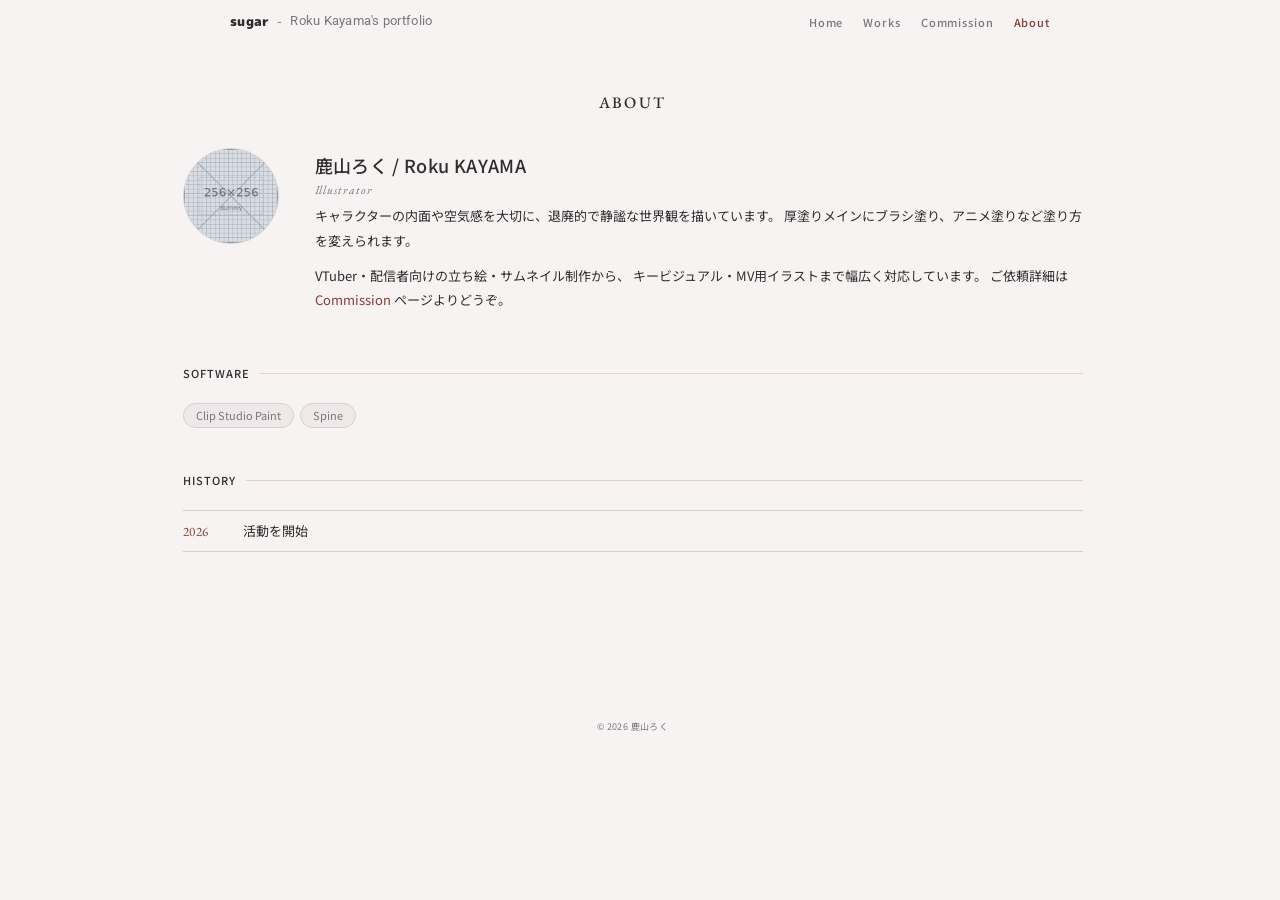
==== about.html @ 9ea9b737 "summary" ====
<!DOCTYPE html>
<html lang="ja">
<head>
  <meta charset="UTF-8">
  <meta name="viewport" content="width=device-width, initial-scale=1.0">
  <title>About — sugar</title>
  <link rel="stylesheet" href="css/style.css">
  <link rel="stylesheet" href="css/about.css">
</head>
<body class="page-about">

  <!-- ▼ HEADER ▼ -->
  <header class="site-header">
    <div class="header-inner">
      <a href="index.html" class="header-brand">
        <span class="header-name-1">sugar</span>
        <span class="header-sep"> - </span>
        <span class="header-name-2">Roku Kayama's portfolio</span>
      </a>
      <nav class="header-nav" aria-label="メインナビゲーション">
        <ul>
          <li><a href="index.html"      class="nav-link">Home</a></li>
          <li><a href="works.html"      class="nav-link">Works</a></li>
          <li><a href="commission.html" class="nav-link">Commission</a></li>
          <li><a href="about.html"      class="nav-link is-active">About</a></li>
        </ul>
        <button class="hamburger" aria-label="メニューを開く" aria-expanded="false">
          <span></span><span></span><span></span>
        </button>
      </nav>
    </div>
  </header>

  <!-- ▼ MOBILE NAV DROPDOWN ▼ -->
  <div class="mobile-nav" aria-hidden="true">
    <ul>
      <li><a href="index.html"      class="nav-link">Home</a></li>
      <li><a href="works.html"      class="nav-link">Works</a></li>
      <li><a href="commission.html" class="nav-link">Commission</a></li>
      <li><a href="about.html"      class="nav-link is-active">About</a></li>
    </ul>
    <div class="mobile-nav-sns">
      <a href="https://x.com/69kayama" class="mobile-sns-link" target="_blank" rel="noopener noreferrer" aria-label="X">
        <span class="mobile-sns-icon sns-icon--x"><svg viewBox="0 0 24 24" aria-hidden="true"><path d="M18.244 2.25h3.308l-7.227 8.26 8.502 11.24H16.17l-4.714-6.231-5.401 6.231H2.747l7.73-8.835L1.254 2.25H8.08l4.713 6.068 5.45-6.068zm-1.161 17.52h1.833L7.084 4.126H5.117z"/></svg></span>
        <span class="mobile-sns-label">X</span>
        <span class="mobile-sns-desc">趣味・制作報告</span>
      </a>
      <a href="#" class="mobile-sns-link" target="_blank" rel="noopener noreferrer" aria-label="Wick">
        <span class="mobile-sns-icon"><svg viewBox="0 0 24 24" aria-hidden="true"><path d="M12 2C10.5 5.5 8.5 8.5 8.5 11a3.5 3.5 0 0 0 7 0c0-2.5-2-5.5-3.5-9z"/><line x1="12" y1="14.5" x2="12" y2="19.5"/><line x1="9" y1="20.5" x2="15" y2="20.5"/></svg></span>
        <span class="mobile-sns-label">Wick</span>
        <span class="mobile-sns-desc">一時創作</span>
      </a>
      <a href="https://xfolio.jp/portfolio/69kayama" class="mobile-sns-link" target="_blank" rel="noopener noreferrer" aria-label="Xfolio">
        <span class="mobile-sns-icon"><svg viewBox="0 0 24 24" aria-hidden="true"><path d="M12 21 L3 13 L6 7 L9 3 L15 9"/><path d="M12 21 L21 13 L18 7 L15 3 L9 9"/></svg></span>
        <span class="mobile-sns-label">Xfolio</span>
        <span class="mobile-sns-desc">イラスト・落描き置き場</span>
      </a>
      <a href="https://skeb.jp/@69kayama" class="mobile-sns-link" target="_blank" rel="noopener noreferrer" aria-label="Skeb">
        <span class="mobile-sns-icon"><svg viewBox="0 0 24 24" aria-hidden="true"><rect x="3" y="3" width="17" height="18" rx="2"/><line x1="7" y1="9" x2="17" y2="9"/><line x1="7" y1="13" x2="17" y2="13"/><line x1="7" y1="17" x2="13" y2="17"/></svg></span>
        <span class="mobile-sns-label">Skeb</span>
        <span class="mobile-sns-desc">おまかせイラスト</span>
      </a>
      <a href="#" class="mobile-sns-link" target="_blank" rel="noopener noreferrer" aria-label="つなぐ">
        <span class="mobile-sns-icon"><svg viewBox="0 0 24 24" aria-hidden="true"><path d="M9 17H7a5 5 0 0 1 0-10h2"/><path d="M15 7h2a5 5 0 0 1 0 10h-2"/><line x1="8" y1="12" x2="16" y2="12"/></svg></span>
        <span class="mobile-sns-label">つなぐ</span>
        <span class="mobile-sns-desc">Wickポイント可・手数料0</span>
      </a>
      <a href="mailto:69kayama@gmail.com" class="mobile-sns-link" aria-label="メール">
        <span class="mobile-sns-icon"><svg viewBox="0 0 24 24" aria-hidden="true"><rect x="2" y="4" width="20" height="16" rx="2"/><path d="M2 7l10 7 10-7"/></svg></span>
        <span class="mobile-sns-label">Mail</span>
        <span class="mobile-sns-desc">内容相談・商用依頼</span>
      </a>
    </div>
  </div>

  <!-- ▼ MAIN CONTENT ▼ -->
  <main class="page-main about-main">
    <h1 class="page-title">ABOUT</h1>

    <div class="page-content">

      <!-- ▼ PROFILE ▼ -->
      <section class="about-profile">

        <!-- アバター（差し替え：assets/avatar.png を配置） -->
        <img src="assets/avatar.png" alt="プロフィール画像" class="about-avatar">

        <div class="about-bio">
          <h2 class="about-name">鹿山ろく / Roku KAYAMA</h2>
          <p class="about-role">Illustrator</p>

          <p class="about-text">
            キャラクターの内面や空気感を大切に、退廃的で静謐な世界観を描いています。
            厚塗りメインにブラシ塗り、アニメ塗りなど塗り方を変えられます。
          </p>
          <p class="about-text">
            VTuber・配信者向けの立ち絵・サムネイル制作から、
            キービジュアル・MV用イラストまで幅広く対応しています。
            ご依頼詳細は <a href="commission.html">Commission</a> ページよりどうぞ。
          </p>
        </div>

      </section>

      <!-- ▼ SOFTWARE ▼ -->
      <section class="about-section">
        <div class="section-header">
          <span class="section-label">SOFTWARE</span>
          <span class="section-line"></span>
        </div>
        <ul class="about-software">
          <li>Clip Studio Paint</li>
          <li>Spine</li>
        </ul>
      </section>

      <!-- ▼ HISTORY ▼ -->
      <section class="about-section">
        <div class="section-header">
          <span class="section-label">HISTORY</span>
          <span class="section-line"></span>
        </div>
        <ul class="about-history">
          <li>
            <span class="history-year">2026</span>
            <span class="history-text">活動を開始</span>
          </li>
        </ul>
      </section>

    </div>
  </main>

  <!-- ▼ LEFT-BOTTOM WIDGET ▼ -->
  <aside class="bottom-widget" aria-label="プロフィールウィジェット">
    <div class="widget-brand">
      <img src="assets/avatar.png" alt="" class="widget-avatar">
      <span class="widget-name">ROKU KAYAMA</span>
    </div>
    <div class="widget-sns">
      <a href="https://x.com/69kayama" class="sns-icon sns-icon--x" target="_blank" rel="noopener noreferrer" aria-label="X">
        <svg viewBox="0 0 24 24" aria-hidden="true"><path d="M18.244 2.25h3.308l-7.227 8.26 8.502 11.24H16.17l-4.714-6.231-5.401 6.231H2.747l7.73-8.835L1.254 2.25H8.08l4.713 6.068 5.45-6.068zm-1.161 17.52h1.833L7.084 4.126H5.117z"/></svg>
        <span class="tooltip">趣味・制作報告</span>
        <span class="sns-mobile-label"><span class="sns-site-name">X</span><span class="sns-site-desc">趣味・制作報告</span></span>
      </a>
      <a href="#" class="sns-icon sns-icon--wick" target="_blank" rel="noopener noreferrer" aria-label="Wick">
        <svg viewBox="0 0 24 24" aria-hidden="true"><path d="M12 2C10.5 5.5 8.5 8.5 8.5 11a3.5 3.5 0 0 0 7 0c0-2.5-2-5.5-3.5-9z"/><line x1="12" y1="14.5" x2="12" y2="19.5"/><line x1="9" y1="20.5" x2="15" y2="20.5"/></svg>
        <span class="tooltip">一時創作</span>
        <span class="sns-mobile-label"><span class="sns-site-name">Wick</span><span class="sns-site-desc">一時創作</span></span>
      </a>
      <a href="https://xfolio.jp/portfolio/69kayama" class="sns-icon sns-icon--xfolio" target="_blank" rel="noopener noreferrer" aria-label="Xfolio">
        <svg viewBox="0 0 24 24" aria-hidden="true"><path d="M12 21 L3 13 L6 7 L9 3 L15 9"/><path d="M12 21 L21 13 L18 7 L15 3 L9 9"/></svg>
        <span class="tooltip">イラスト・落描き置き場</span>
        <span class="sns-mobile-label"><span class="sns-site-name">Xfolio</span><span class="sns-site-desc">イラスト・落描き置き場</span></span>
      </a>
      <a href="https://skeb.jp/@69kayama" class="sns-icon" target="_blank" rel="noopener noreferrer" aria-label="Skeb">
        <svg viewBox="0 0 24 24" aria-hidden="true"><rect x="3" y="3" width="17" height="18" rx="2"/><line x1="7" y1="9" x2="17" y2="9"/><line x1="7" y1="13" x2="17" y2="13"/><line x1="7" y1="17" x2="13" y2="17"/></svg>
        <span class="tooltip">おまかせイラスト</span>
        <span class="sns-mobile-label"><span class="sns-site-name">Skeb</span><span class="sns-site-desc">おまかせイラスト</span></span>
      </a>
      <a href="#" class="sns-icon sns-icon--tsunagu" target="_blank" rel="noopener noreferrer" aria-label="つなぐ">
        <svg viewBox="0 0 24 24" aria-hidden="true"><path d="M9 17H7a5 5 0 0 1 0-10h2"/><path d="M15 7h2a5 5 0 0 1 0 10h-2"/><line x1="8" y1="12" x2="16" y2="12"/></svg>
        <span class="tooltip">Wickポイント可・手数料0</span>
        <span class="sns-mobile-label"><span class="sns-site-name">つなぐ</span><span class="sns-site-desc">Wickポイント可・手数料0</span></span>
      </a>
      <a href="mailto:69kayama@gmail.com" class="sns-icon sns-icon--mail" aria-label="メール">
        <svg viewBox="0 0 24 24" aria-hidden="true"><rect x="2" y="4" width="20" height="16" rx="2"/><path d="M2 7l10 7 10-7"/></svg>
        <span class="tooltip">内容相談・商用依頼</span>
        <span class="sns-mobile-label"><span class="sns-site-name">Mail</span><span class="sns-site-desc">内容相談・商用依頼</span></span>
      </a>
    </div>
  </aside>

  <!-- ▼ FOOTER ▼ -->
  <footer class="site-footer">
    <p class="footer-copy">© 2026 鹿山ろく</p>
  </footer>

  <script src="js/main.js"></script>
</body>
</html>
---- css/style.css ----
@import url('https://fonts.googleapis.com/css2?family=EB+Garamond:ital,wght@0,400;0,500;1,400&family=Roboto:wght@400;500&family=M+PLUS+Rounded+1c:wght@800;900&family=Noto+Sans+JP:wght@400;500&display=swap');

/* ============================================================
   CSS VARIABLES
   ============================================================ */

:root {
  --color-bg:        #F6F3F2;
  --color-surface:   #EEE9E8;
  --color-text:      #2E2E2E;
  --color-text-sub:  #7A7580;
  --color-accent:    #8B3A3A;
  --color-accent-lt: #C47A7A;
  --color-border:    #D8D0CE;
  --color-dark:         #1E1A1C;
  --color-dark-overlay: rgba(30, 26, 28, 0.52);   /* Works ホバーオーバーレイ */
  --color-dot:          rgba(246, 243, 242, 0.40); /* ヒーロードット（非選択） */
  --color-dot-active:   rgba(246, 243, 242, 0.90); /* ヒーロードット（選択中） */
}

/* ============================================================
   RESET & BASE
   ============================================================ */

*, *::before, *::after {
  box-sizing: border-box;
  margin: 0;
  padding: 0;
}

html {
  font-size: 16px;
  -webkit-text-size-adjust: 100%;
  scrollbar-gutter: stable;
}

body {
  font-family: 'Noto Sans JP', 'Hiragino Kaku Gothic ProN', sans-serif;
  background-color: var(--color-bg);
  color: var(--color-text);
  line-height: 1.6;
}

a {
  text-decoration: none;
  color: inherit;
}

img {
  display: block;
  max-width: 100%;
}

ul, ol {
  list-style: none;
}

button {
  background: none;
  border: none;
  cursor: pointer;
  font-family: inherit;
}

/* ============================================================
   HEADER
   ============================================================ */

.site-header {
  height: 42px;
  background: var(--color-bg);
  position: fixed;
  top: 0;
  left: 0;
  right: 0;
  z-index: 100;
}

.header-inner {
  max-width: 900px;
  margin: 0 auto;
  height: 100%;
  padding: 0 40px;
  display: flex;
  align-items: center;
  justify-content: space-between;
}

.header-brand {
  display: flex;
  align-items: center;
  gap: 8px;
  flex-shrink: 0;
}


.header-name-1 {
  font-family: 'M PLUS Rounded 1c', sans-serif;
  font-size: 13px;
  font-weight: 900;
  color: var(--color-text);
  letter-spacing: 0.02em;
}

.header-sep {
  font-size: 13px;
  color: var(--color-text-sub);
  flex-shrink: 0;
}

.header-name-2 {
  font-family: 'Roboto', sans-serif;
  font-size: 13px;
  color: var(--color-text-sub);
  letter-spacing: 0.02em;
}

.header-nav {
  display: flex;
  align-items: center;
}

.header-nav > ul {
  display: flex;
  gap: 20px;
}

.nav-link {
  font-size: 11px;
  font-weight: 500;
  color: var(--color-text-sub);
  letter-spacing: 0.08em;
  transition: color 0.15s;
}

.nav-link:hover {
  color: var(--color-text);
}

.nav-link.is-active {
  color: var(--color-accent);
}

/* ---- Hamburger ---- */

.hamburger {
  display: none;
  flex-direction: column;
  justify-content: space-between;
  width: 25px;
  height: 14px;
  padding: 0;
  margin-left: 20px;
}

.hamburger span {
  display: block;
  width: 100%;
  height: 1px;
  background-color: var(--color-text);
  transition: transform 0.2s ease, opacity 0.2s ease;
}

.hamburger.is-open span:nth-child(1) {
  transform: translateY(7.5px) rotate(45deg);
}

.hamburger.is-open span:nth-child(2) {
  opacity: 0;
}

.hamburger.is-open span:nth-child(3) {
  transform: translateY(-6.5px) rotate(-45deg);
}

/* ---- Mobile drawer ---- */

.mobile-nav {
  position: fixed;
  top: 0;
  right: 0;
  height: 100%;
  width: 72%;
  max-width: 280px;
  background: var(--color-bg);
  z-index: 111;
  padding: 80px 28px 24px;
  transform: translateX(100%);
  transition: transform 0.25s ease;
  box-shadow: -2px 0 16px rgba(0, 0, 0, 0.08);
}

.mobile-nav.is-open {
  transform: translateX(0);
}

.mobile-nav ul {
  display: flex;
  flex-direction: column;
  gap: 20px;
}

.mobile-nav .nav-link {
  font-size: 13px;
}

.mobile-nav-sns {
  display: flex;
  flex-wrap: wrap;
  gap: 6px;
  margin-top: 24px;
  padding-top: 20px;
  border-top: 0.5px solid var(--color-border);
}

.mobile-sns-link {
  display: inline-flex;
  align-items: center;
  gap: 5px;
  padding: 4px 9px 4px 6px;
  border: 0.5px solid var(--color-border);
  border-radius: 20px;
  background: var(--color-surface);
  color: var(--color-text-sub);
  font-size: 10px;
  letter-spacing: 0.05em;
  transition: border-color 0.15s, color 0.15s;
}

.mobile-sns-link:hover {
  border-color: var(--color-accent-lt);
  color: var(--color-text);
}

.mobile-sns-icon {
  width: 14px;
  height: 14px;
  display: flex;
  align-items: center;
  justify-content: center;
  flex-shrink: 0;
}

.mobile-sns-icon svg {
  width: 12px;
  height: 12px;
  fill: none;
  stroke: var(--color-accent);
  stroke-width: 1.6;
  stroke-linecap: round;
  stroke-linejoin: round;
}

.mobile-sns-icon.sns-icon--x svg {
  width: 11px;
  height: 11px;
  fill: var(--color-accent);
  stroke: none;
}

.mobile-nav-close {
  position: absolute;
  top: 16px;
  right: 16px;
  width: 32px;
  height: 32px;
  display: flex;
  align-items: center;
  justify-content: center;
  color: var(--color-text-sub);
  transition: opacity 0.15s;
}

.mobile-nav-close:hover {
  opacity: 0.6;
}

.mobile-nav-close svg {
  width: 18px;
  height: 18px;
  stroke: var(--color-text);
  stroke-width: 1.6;
  stroke-linecap: round;
  fill: none;
}

.mobile-nav-backdrop {
  position: fixed;
  inset: 0;
  background: rgba(0, 0, 0, 0.25);
  z-index: 110;
  opacity: 0;
  pointer-events: none;
  transition: opacity 0.25s ease;
}

.mobile-nav-backdrop.is-open {
  opacity: 1;
  pointer-events: auto;
}

/* ============================================================
   PAGE MAIN (fixed header offset)
   ============================================================ */

.page-main {
  margin-top: 42px;
  padding: 48px 40px 48px;
}

/* ============================================================
   PAGE CONTENT WRAPPER
   ============================================================ */

.page-content {
  max-width: 900px;
  margin: 0 auto;
}

/* ============================================================
   PAGE TITLE
   ============================================================ */

.page-title {
  font-family: 'EB Garamond', Georgia, serif;
  font-size: 16px;
  font-weight: 500;
  color: var(--color-text);
  letter-spacing: 0.14em;
  text-transform: uppercase;
  text-align: center;
  margin-bottom: 32px;
}

/* ============================================================
   PAGE DESC
   ============================================================ */

.page-desc {
  font-size: 12px;
  color: var(--color-text-sub);
  text-align: center;
  line-height: 1.7;
  margin-top: -20px;
  margin-bottom: 32px;
}

/* ============================================================
   SITE FOOTER (HOME以外)
   ============================================================ */

.site-footer {
  height: 48px;
  display: flex;
  align-items: center;
  justify-content: center;
  margin-top: 60px;
}

.footer-copy {
  font-size: 9px;
  color: var(--color-text-sub);
  letter-spacing: 0.04em;
}

/* ============================================================
   BADGE
   ============================================================ */

.badge {
  font-size: 9px;
  color: var(--color-accent);
  border: 0.5px solid var(--color-accent-lt);
  border-radius: 20px;
  padding: 2px 8px;
  background: var(--color-bg);
  white-space: nowrap;
}

/* ============================================================
   SNS ICON
   ============================================================ */

.sns-icon {
  position: relative;
  width: 20px;
  height: 20px;
  display: flex;
  align-items: center;
  justify-content: center;
  flex-shrink: 0;
  transition: opacity 0.15s;
}

.sns-icon:hover svg {
  opacity: 0.55;
}

.sns-icon svg {
  width: 16px;
  height: 16px;
  fill: none;
  stroke: var(--color-accent);
  stroke-width: 1.6;
  stroke-linecap: round;
  stroke-linejoin: round;
  pointer-events: none;
}

/* X公式ロゴはfill描画 */
.sns-icon--x svg {
  fill: var(--color-accent);
  stroke: none;
}

.sns-icon--xfolio svg {
  width: 18px;
  height: 18px;
}

.sns-icon--mail svg {
  width: 17px;
  height: 17px;
}

/* ---- Tooltip ---- */

.tooltip {
  position: absolute;
  bottom: calc(100% + 6px);
  left: 50%;
  transform: translateX(-50%);
  background: var(--color-text);
  color: var(--color-bg);
  font-size: 8px;
  padding: 3px 6px;
  border-radius: 3px;
  white-space: nowrap;
  opacity: 0;
  pointer-events: none;
  transition: opacity 0.15s;
}

.sns-icon:hover .tooltip {
  opacity: 1;
}

/* ---- SNS mobile label ---- */
.sns-mobile-label {
  display: none;
}

.sns-site-name {
  font-size: 11px;
  font-weight: 500;
  color: var(--color-text);
  letter-spacing: 0.04em;
}

.sns-site-desc {
  font-size: 10px;
  color: var(--color-text-sub);
  letter-spacing: 0.02em;
}

/* ---- Mobile nav SNS description ---- */
.mobile-sns-desc {
  font-size: 9px;
  color: var(--color-text-sub);
  letter-spacing: 0.02em;
}

/* ============================================================
   SECTION HEADER (タイトル＋横線)
   ============================================================ */

.section-header {
  display: flex;
  align-items: center;
  gap: 10px;
  margin-bottom: 10px;
}

.section-label {
  font-size: 11px;
  font-weight: 500;
  color: var(--color-text);
  letter-spacing: 0.1em;
  text-transform: uppercase;
  white-space: nowrap;
}

.section-line {
  flex: 1;
  height: 0.5px;
  background: var(--color-accent-lt);
  opacity: 0.3;
}

/* ============================================================
   BUTTONS
   ============================================================ */

.btn-primary {
  display: inline-block;
  background: var(--color-accent);
  color: var(--color-bg);
  border-radius: 7px;
  padding: 10px 20px;
  font-size: 12px;
  font-weight: 500;
  border: none;
  cursor: pointer;
  font-family: inherit;
  transition: opacity 0.15s;
}

.btn-primary:hover {
  opacity: 0.85;
  color: var(--color-bg);
}

.btn-sub {
  display: inline-block;
  background: var(--color-surface);
  border: 0.5px solid var(--color-accent-lt);
  color: var(--color-text);
  border-radius: 7px;
  padding: 8px 14px;
  font-size: 12px;
  font-family: inherit;
  transition: background 0.15s;
}

.btn-sub:hover {
  background: var(--color-border);
}

/* ============================================================
   LEFT-BOTTOM WIDGET (HOME以外)
   ============================================================ */

.bottom-widget {
  position: fixed;
  bottom: 16px;
  left: 16px;
  z-index: 90;
  opacity: 0;
  transform: translateY(8px);
  transition: opacity 0.3s ease, transform 0.3s ease;
  pointer-events: none;
}

.bottom-widget.is-visible {
  opacity: 1;
  transform: translateY(0);
  pointer-events: auto;
}

.widget-brand {
  display: flex;
  align-items: center;
  gap: 6px;
  margin-bottom: 6px;
}

.widget-avatar {
  width: 22px;
  height: 22px;
  border-radius: 50%;
  object-fit: cover;
  background-color: var(--color-surface);
  flex-shrink: 0;
}

.widget-name {
  font-size: 11px;
  font-weight: 500;
  color: var(--color-text);
}

.widget-sns {
  display: flex;
  gap: 5px;
}

/* ============================================================
   RESPONSIVE
   ============================================================ */

@media (max-width: 768px) {
  /* ---- 2-line brand header ---- */
  .site-header {
    height: auto;
    padding: 10px 0;
  }

  .header-inner {
    flex-direction: row;
    align-items: center;
    height: auto;
    padding: 0 15px;
  }

  .header-brand {
    flex-direction: column;
    align-items: flex-start;
    gap: 2px;
  }

  .header-sep {
    display: none;
  }

  .header-name-1 {
    font-size: 15px;
  }

  .header-name-2 {
    font-size: 9px;
    color: var(--color-text-sub);
    letter-spacing: 0.04em;
  }

  .header-nav > ul {
    display: none;
  }

  .hamburger {
    display: flex;
  }

/* ---- page offset for taller mobile header ---- */
  .page-main {
    margin-top: 64px;
    padding: 36px 16px 48px;
  }

  .bottom-widget {
    display: none;
  }

  /* Mobile nav SNS: vertical list */
  .mobile-nav-sns {
    flex-direction: column;
    gap: 4px;
  }

  .mobile-sns-link {
    border-radius: 6px;
  }
}
---- css/about.css ----
/* ============================================================
   ABOUT — LAYOUT
   ============================================================ */


/* ============================================================
   PROFILE
   ============================================================ */

.about-profile {
  display: flex;
  gap: 36px;
  align-items: flex-start;
  margin-bottom: 52px;
}

.about-avatar {
  width: 96px;
  height: 96px;
  border-radius: 50%;
  object-fit: cover;
  background-color: var(--color-surface);
  border: 0.5px solid var(--color-border);
  flex-shrink: 0;
}

.about-bio {
  flex: 1;
  padding-top: 6px;
}

.about-name {
  font-size: 18px;
  font-weight: 500;
  color: var(--color-text);
  letter-spacing: 0.02em;
  line-height: 1.3;
  margin-bottom: 4px;
}

.about-role {
  font-family: 'EB Garamond', Georgia, serif;
  font-style: italic;
  font-size: 12px;
  color: var(--color-text-sub);
  letter-spacing: 0.08em;
  margin-bottom: 4px;
}


.about-text {
  font-size: 13px;
  color: var(--color-text);
  line-height: 1.9;
}

.about-text a {
  color: var(--color-accent);
}

.about-text + .about-text {
  margin-top: 10px;
}

/* ============================================================
   SECTIONS (SOFTWARE / HISTORY)
   ============================================================ */

.about-section {
  margin-bottom: 40px;
}

/* ---- Software ---- */

.about-software {
  display: flex;
  flex-wrap: wrap;
  gap: 6px;
  padding: 10px 0 4px;
}

.about-software li {
  font-size: 11px;
  color: var(--color-text-sub);
  padding: 4px 12px;
  border: 0.5px solid var(--color-border);
  border-radius: 20px;
  background: var(--color-surface);
  line-height: 1.4;
}

/* ---- History ---- */

.about-history {
  display: flex;
  flex-direction: column;
  gap: 0;
  padding: 10px 0 4px;
}

.about-history li {
  display: flex;
  gap: 28px;
  align-items: baseline;
  padding: 9px 0;
  border-bottom: 0.5px solid var(--color-border);
}

.about-history li:first-child {
  border-top: 0.5px solid var(--color-border);
}

.history-year {
  font-family: 'EB Garamond', Georgia, serif;
  font-size: 13px;
  color: var(--color-accent);
  letter-spacing: 0.04em;
  min-width: 32px;
  flex-shrink: 0;
  line-height: 1;
}

.history-text {
  font-size: 13px;
  color: var(--color-text);
  line-height: 1.7;
}

/* ============================================================
   RESPONSIVE — Mobile (≤768px)
   ============================================================ */

@media (max-width: 768px) {
  .about-profile {
    flex-direction: column;
    align-items: center;
    gap: 20px;
    text-align: center;
    margin-bottom: 40px;
  }

  .about-avatar {
    width: 80px;
    height: 80px;
  }

  .about-bio {
    padding-top: 0;
  }

  .about-software {
    justify-content: center;
  }

  .about-history li {
    gap: 20px;
  }
}

/* ============================================================
   RESPONSIVE — Tablet (769px–1024px)
   ============================================================ */

@media (min-width: 769px) and (max-width: 1024px) {
  .about-main {
    padding-left: 32px;
    padding-right: 32px;
  }
}
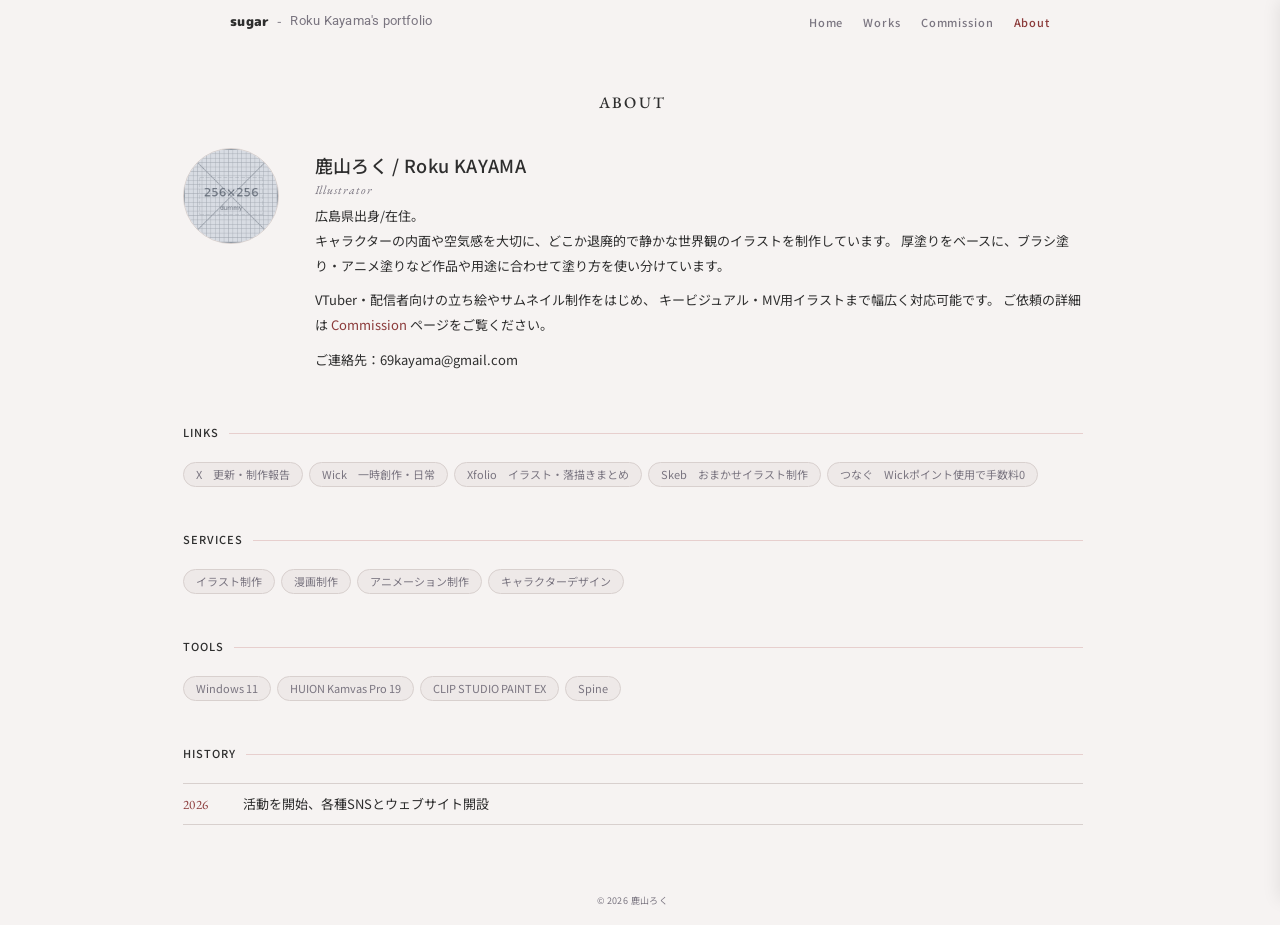
==== commit 4c91c60d: "summary" ====
--- a/about.html
+++ b/about.html
@@ -9,7 +9,9 @@
 </head>
 <body class="page-about">
 
-  <!-- ▼ HEADER ▼ -->
+  <!-- ============================================================
+       HEADER (共通：PC / Mobile)
+  ============================================================ -->
   <header class="site-header">
     <div class="header-inner">
       <a href="index.html" class="header-brand">
@@ -18,12 +20,14 @@
         <span class="header-name-2">Roku Kayama's portfolio</span>
       </a>
       <nav class="header-nav" aria-label="メインナビゲーション">
+        <!-- [PC] ナビゲーション -->
         <ul>
           <li><a href="index.html"      class="nav-link">Home</a></li>
           <li><a href="works.html"      class="nav-link">Works</a></li>
           <li><a href="commission.html" class="nav-link">Commission</a></li>
           <li><a href="about.html"      class="nav-link is-active">About</a></li>
         </ul>
+        <!-- [Mobile] ハンバーガーボタン -->
         <button class="hamburger" aria-label="メニューを開く" aria-expanded="false">
           <span></span><span></span><span></span>
         </button>
@@ -31,90 +35,113 @@
     </div>
   </header>
 
-  <!-- ▼ MOBILE NAV DROPDOWN ▼ -->
-  <div class="mobile-nav" aria-hidden="true">
-    <ul>
-      <li><a href="index.html"      class="nav-link">Home</a></li>
-      <li><a href="works.html"      class="nav-link">Works</a></li>
-      <li><a href="commission.html" class="nav-link">Commission</a></li>
-      <li><a href="about.html"      class="nav-link is-active">About</a></li>
-    </ul>
-    <div class="mobile-nav-sns">
-      <a href="https://x.com/69kayama" class="mobile-sns-link" target="_blank" rel="noopener noreferrer" aria-label="X">
-        <span class="mobile-sns-icon sns-icon--x"><svg viewBox="0 0 24 24" aria-hidden="true"><path d="M18.244 2.25h3.308l-7.227 8.26 8.502 11.24H16.17l-4.714-6.231-5.401 6.231H2.747l7.73-8.835L1.254 2.25H8.08l4.713 6.068 5.45-6.068zm-1.161 17.52h1.833L7.084 4.126H5.117z"/></svg></span>
-        <span class="mobile-sns-label">X</span>
-        <span class="mobile-sns-desc">趣味・制作報告</span>
-      </a>
-      <a href="#" class="mobile-sns-link" target="_blank" rel="noopener noreferrer" aria-label="Wick">
-        <span class="mobile-sns-icon"><svg viewBox="0 0 24 24" aria-hidden="true"><path d="M12 2C10.5 5.5 8.5 8.5 8.5 11a3.5 3.5 0 0 0 7 0c0-2.5-2-5.5-3.5-9z"/><line x1="12" y1="14.5" x2="12" y2="19.5"/><line x1="9" y1="20.5" x2="15" y2="20.5"/></svg></span>
-        <span class="mobile-sns-label">Wick</span>
-        <span class="mobile-sns-desc">一時創作</span>
-      </a>
-      <a href="https://xfolio.jp/portfolio/69kayama" class="mobile-sns-link" target="_blank" rel="noopener noreferrer" aria-label="Xfolio">
-        <span class="mobile-sns-icon"><svg viewBox="0 0 24 24" aria-hidden="true"><path d="M12 21 L3 13 L6 7 L9 3 L15 9"/><path d="M12 21 L21 13 L18 7 L15 3 L9 9"/></svg></span>
-        <span class="mobile-sns-label">Xfolio</span>
-        <span class="mobile-sns-desc">イラスト・落描き置き場</span>
-      </a>
-      <a href="https://skeb.jp/@69kayama" class="mobile-sns-link" target="_blank" rel="noopener noreferrer" aria-label="Skeb">
-        <span class="mobile-sns-icon"><svg viewBox="0 0 24 24" aria-hidden="true"><rect x="3" y="3" width="17" height="18" rx="2"/><line x1="7" y1="9" x2="17" y2="9"/><line x1="7" y1="13" x2="17" y2="13"/><line x1="7" y1="17" x2="13" y2="17"/></svg></span>
-        <span class="mobile-sns-label">Skeb</span>
-        <span class="mobile-sns-desc">おまかせイラスト</span>
-      </a>
-      <a href="#" class="mobile-sns-link" target="_blank" rel="noopener noreferrer" aria-label="つなぐ">
-        <span class="mobile-sns-icon"><svg viewBox="0 0 24 24" aria-hidden="true"><path d="M9 17H7a5 5 0 0 1 0-10h2"/><path d="M15 7h2a5 5 0 0 1 0 10h-2"/><line x1="8" y1="12" x2="16" y2="12"/></svg></span>
-        <span class="mobile-sns-label">つなぐ</span>
-        <span class="mobile-sns-desc">Wickポイント可・手数料0</span>
-      </a>
-      <a href="mailto:69kayama@gmail.com" class="mobile-sns-link" aria-label="メール">
-        <span class="mobile-sns-icon"><svg viewBox="0 0 24 24" aria-hidden="true"><rect x="2" y="4" width="20" height="16" rx="2"/><path d="M2 7l10 7 10-7"/></svg></span>
-        <span class="mobile-sns-label">Mail</span>
-        <span class="mobile-sns-desc">内容相談・商用依頼</span>
-      </a>
+  <!-- ============================================================
+       MAIN (コンテンツエリア)
+  ============================================================ -->
+  <main class="page-main about-main">
+
+    <!-- Mobile Only: Drawer Navigation -->
+    <div class="mobile-nav" aria-hidden="true">
+      <ul>
+        <li><a href="index.html"      class="nav-link">Home</a></li>
+        <li><a href="works.html"      class="nav-link">Works</a></li>
+        <li><a href="commission.html" class="nav-link">Commission</a></li>
+        <li><a href="about.html"      class="nav-link is-active">About</a></li>
+      </ul>
+      <div class="mobile-nav-sns">
+        <a href="https://x.com/69kayama" class="mobile-sns-link" target="_blank" rel="noopener noreferrer" aria-label="X">
+          <span class="mobile-sns-icon sns-icon--x"><svg viewBox="0 0 24 24" aria-hidden="true"><path d="M18.244 2.25h3.308l-7.227 8.26 8.502 11.24H16.17l-4.714-6.231-5.401 6.231H2.747l7.73-8.835L1.254 2.25H8.08l4.713 6.068 5.45-6.068zm-1.161 17.52h1.833L7.084 4.126H5.117z"/></svg></span>
+        </a>
+        <a href="https://wick-share.com/sns/share/39kHZdvz" class="mobile-sns-link" target="_blank" rel="noopener noreferrer" aria-label="Wick">
+          <span class="mobile-sns-icon"><svg viewBox="0 0 24 24" aria-hidden="true"><path d="M12 2C10.5 5.5 8.5 8.5 8.5 11a3.5 3.5 0 0 0 7 0c0-2.5-2-5.5-3.5-9z"/><line x1="12" y1="14.5" x2="12" y2="19.5"/><line x1="9" y1="20.5" x2="15" y2="20.5"/></svg></span>
+        </a>
+        <a href="https://xfolio.jp/portfolio/69kayama" class="mobile-sns-link" target="_blank" rel="noopener noreferrer" aria-label="Xfolio">
+          <span class="mobile-sns-icon"><svg viewBox="0 0 24 24" aria-hidden="true"><path d="M12 21 L3 13 L6 7 L9 3 L15 9"/><path d="M12 21 L21 13 L18 7 L15 3 L9 9"/></svg></span>
+        </a>
+        <a href="https://skeb.jp/@69kayama" class="mobile-sns-link" target="_blank" rel="noopener noreferrer" aria-label="Skeb">
+          <span class="mobile-sns-icon"><svg viewBox="0 0 24 24" aria-hidden="true"><rect x="3" y="3" width="17" height="18" rx="2"/><line x1="7" y1="9" x2="17" y2="9"/><line x1="7" y1="13" x2="17" y2="13"/><line x1="7" y1="17" x2="13" y2="17"/></svg></span>
+        </a>
+        <a href="#" class="mobile-sns-link" target="_blank" rel="noopener noreferrer" aria-label="つなぐ">
+          <span class="mobile-sns-icon"><svg viewBox="0 0 24 24" aria-hidden="true"><path d="M9 17H7a5 5 0 0 1 0-10h2"/><path d="M15 7h2a5 5 0 0 1 0 10h-2"/><line x1="8" y1="12" x2="16" y2="12"/></svg></span>
+        </a>
+        <a href="mailto:69kayama@gmail.com" class="mobile-sns-link" aria-label="メール">
+          <span class="mobile-sns-icon"><svg viewBox="0 0 24 24" aria-hidden="true"><rect x="2" y="4" width="20" height="16" rx="2"/><path d="M2 7l10 7 10-7"/></svg></span>
+        </a>
+      </div>
     </div>
-  </div>
-
-  <!-- ▼ MAIN CONTENT ▼ -->
-  <main class="page-main about-main">
+
+    <!-- [Common] ページタイトル -->
     <h1 class="page-title">ABOUT</h1>
 
+    <!-- [Common] ページコンテンツ -->
     <div class="page-content">
 
-      <!-- ▼ PROFILE ▼ -->
+      <!-- プロフィールセクション -->
       <section class="about-profile">
-
-        <!-- アバター（差し替え：assets/avatar.png を配置） -->
         <img src="assets/avatar.png" alt="プロフィール画像" class="about-avatar">
-
         <div class="about-bio">
           <h2 class="about-name">鹿山ろく / Roku KAYAMA</h2>
           <p class="about-role">Illustrator</p>
-
           <p class="about-text">
-            キャラクターの内面や空気感を大切に、退廃的で静謐な世界観を描いています。
-            厚塗りメインにブラシ塗り、アニメ塗りなど塗り方を変えられます。
+            広島県出身/在住。<br>
+            キャラクターの内面や空気感を大切に、どこか退廃的で静かな世界観のイラストを制作しています。
+            厚塗りをベースに、ブラシ塗り・アニメ塗りなど作品や用途に合わせて塗り方を使い分けています。
           </p>
           <p class="about-text">
-            VTuber・配信者向けの立ち絵・サムネイル制作から、
-            キービジュアル・MV用イラストまで幅広く対応しています。
-            ご依頼詳細は <a href="commission.html">Commission</a> ページよりどうぞ。
+            VTuber・配信者向けの立ち絵やサムネイル制作をはじめ、
+            キービジュアル・MV用イラストまで幅広く対応可能です。
+            ご依頼の詳細は <a href="commission.html">Commission</a> ページをご覧ください。
           </p>
-        </div>
-
-      </section>
-
-      <!-- ▼ SOFTWARE ▼ -->
-      <section class="about-section">
-        <div class="section-header">
-          <span class="section-label">SOFTWARE</span>
+          <p class="about-text">
+            ご連絡先：69kayama@gmail.com
+          </p>
+        </div>
+      </section>
+
+      <!-- 外部リンク -->
+      <section class="about-section">
+        <div class="section-header">
+          <span class="section-label">LINKS</span>
           <span class="section-line"></span>
         </div>
         <ul class="about-software">
-          <li>Clip Studio Paint</li>
+          <li>X　更新・制作報告</li>
+          <li>Wick　一時創作・日常</li>
+          <li>Xfolio　イラスト・落描きまとめ</li>
+          <li>Skeb　おまかせイラスト制作</li>
+          <li>つなぐ　Wickポイント使用で手数料0</li>
+        </ul>
+      </section>
+
+      <!-- できること -->
+      <section class="about-section">
+        <div class="section-header">
+          <span class="section-label">SERVICES</span>
+          <span class="section-line"></span>
+        </div>
+        <ul class="about-software">
+          <li>イラスト制作</li>
+          <li>漫画制作</li>
+          <li>アニメーション制作</li>
+          <li>キャラクターデザイン</li>
+        </ul>
+      </section>
+
+      <!-- ツール -->
+      <section class="about-section">
+        <div class="section-header">
+          <span class="section-label">TOOLS</span>
+          <span class="section-line"></span>
+        </div>
+        <ul class="about-software">
+          <li>Windows 11</li>
+          <li>HUION Kamvas Pro 19</li>
+          <li>CLIP STUDIO PAINT EX</li>
           <li>Spine</li>
         </ul>
       </section>
 
-      <!-- ▼ HISTORY ▼ -->
+      <!-- 略歴 -->
       <section class="about-section">
         <div class="section-header">
           <span class="section-label">HISTORY</span>
@@ -123,59 +150,63 @@
         <ul class="about-history">
           <li>
             <span class="history-year">2026</span>
-            <span class="history-text">活動を開始</span>
+            <span class="history-text">活動を開始、各種SNSとウェブサイト開設</span>
           </li>
         </ul>
       </section>
 
     </div>
+
+    <!-- [PC Only] プロフィールウィジェット (スクロールで表示) -->
+    <aside class="bottom-widget" aria-label="プロフィールウィジェット">
+      <div class="widget-brand">
+        <img src="assets/avatar.png" alt="" class="widget-avatar">
+        <span class="widget-name">ROKU KAYAMA</span>
+      </div>
+      <div class="widget-sns">
+        <a href="https://x.com/69kayama" class="sns-icon sns-icon--x" target="_blank" rel="noopener noreferrer" aria-label="X">
+          <svg viewBox="0 0 24 24" aria-hidden="true"><path d="M18.244 2.25h3.308l-7.227 8.26 8.502 11.24H16.17l-4.714-6.231-5.401 6.231H2.747l7.73-8.835L1.254 2.25H8.08l4.713 6.068 5.45-6.068zm-1.161 17.52h1.833L7.084 4.126H5.117z"/></svg>
+          <span class="tooltip">趣味・制作報告</span>
+          <span class="sns-mobile-label"><span class="sns-site-name">X</span><span class="sns-site-desc">趣味・制作報告</span></span>
+        </a>
+        <a href="https://wick-share.com/sns/share/39kHZdvz" class="sns-icon sns-icon--wick" target="_blank" rel="noopener noreferrer" aria-label="Wick">
+          <svg viewBox="0 0 24 24" aria-hidden="true"><path d="M12 2C10.5 5.5 8.5 8.5 8.5 11a3.5 3.5 0 0 0 7 0c0-2.5-2-5.5-3.5-9z"/><line x1="12" y1="14.5" x2="12" y2="19.5"/><line x1="9" y1="20.5" x2="15" y2="20.5"/></svg>
+          <span class="tooltip">一時創作</span>
+          <span class="sns-mobile-label"><span class="sns-site-name">Wick</span><span class="sns-site-desc">一時創作</span></span>
+        </a>
+        <a href="https://xfolio.jp/portfolio/69kayama" class="sns-icon sns-icon--xfolio" target="_blank" rel="noopener noreferrer" aria-label="Xfolio">
+          <svg viewBox="0 0 24 24" aria-hidden="true"><path d="M12 21 L3 13 L6 7 L9 3 L15 9"/><path d="M12 21 L21 13 L18 7 L15 3 L9 9"/></svg>
+          <span class="tooltip">イラスト・落描き置き場</span>
+          <span class="sns-mobile-label"><span class="sns-site-name">Xfolio</span><span class="sns-site-desc">イラスト・落描き置き場</span></span>
+        </a>
+        <a href="https://skeb.jp/@69kayama" class="sns-icon" target="_blank" rel="noopener noreferrer" aria-label="Skeb">
+          <svg viewBox="0 0 24 24" aria-hidden="true"><rect x="3" y="3" width="17" height="18" rx="2"/><line x1="7" y1="9" x2="17" y2="9"/><line x1="7" y1="13" x2="17" y2="13"/><line x1="7" y1="17" x2="13" y2="17"/></svg>
+          <span class="tooltip">おまかせイラスト</span>
+          <span class="sns-mobile-label"><span class="sns-site-name">Skeb</span><span class="sns-site-desc">おまかせイラスト</span></span>
+        </a>
+        <a href="#" class="sns-icon sns-icon--tsunagu" target="_blank" rel="noopener noreferrer" aria-label="つなぐ">
+          <svg viewBox="0 0 24 24" aria-hidden="true"><path d="M9 17H7a5 5 0 0 1 0-10h2"/><path d="M15 7h2a5 5 0 0 1 0 10h-2"/><line x1="8" y1="12" x2="16" y2="12"/></svg>
+          <span class="tooltip">Wickポイント可・手数料0</span>
+          <span class="sns-mobile-label"><span class="sns-site-name">つなぐ</span><span class="sns-site-desc">Wickポイント可・手数料0</span></span>
+        </a>
+        <a href="mailto:69kayama@gmail.com" class="sns-icon sns-icon--mail" aria-label="メール">
+          <svg viewBox="0 0 24 24" aria-hidden="true"><rect x="2" y="4" width="20" height="16" rx="2"/><path d="M2 7l10 7 10-7"/></svg>
+          <span class="tooltip">内容相談・商用依頼</span>
+          <span class="sns-mobile-label"><span class="sns-site-name">Mail</span><span class="sns-site-desc">内容相談・商用依頼</span></span>
+        </a>
+      </div>
+    </aside>
+
   </main>
 
-  <!-- ▼ LEFT-BOTTOM WIDGET ▼ -->
-  <aside class="bottom-widget" aria-label="プロフィールウィジェット">
-    <div class="widget-brand">
-      <img src="assets/avatar.png" alt="" class="widget-avatar">
-      <span class="widget-name">ROKU KAYAMA</span>
-    </div>
-    <div class="widget-sns">
-      <a href="https://x.com/69kayama" class="sns-icon sns-icon--x" target="_blank" rel="noopener noreferrer" aria-label="X">
-        <svg viewBox="0 0 24 24" aria-hidden="true"><path d="M18.244 2.25h3.308l-7.227 8.26 8.502 11.24H16.17l-4.714-6.231-5.401 6.231H2.747l7.73-8.835L1.254 2.25H8.08l4.713 6.068 5.45-6.068zm-1.161 17.52h1.833L7.084 4.126H5.117z"/></svg>
-        <span class="tooltip">趣味・制作報告</span>
-        <span class="sns-mobile-label"><span class="sns-site-name">X</span><span class="sns-site-desc">趣味・制作報告</span></span>
-      </a>
-      <a href="#" class="sns-icon sns-icon--wick" target="_blank" rel="noopener noreferrer" aria-label="Wick">
-        <svg viewBox="0 0 24 24" aria-hidden="true"><path d="M12 2C10.5 5.5 8.5 8.5 8.5 11a3.5 3.5 0 0 0 7 0c0-2.5-2-5.5-3.5-9z"/><line x1="12" y1="14.5" x2="12" y2="19.5"/><line x1="9" y1="20.5" x2="15" y2="20.5"/></svg>
-        <span class="tooltip">一時創作</span>
-        <span class="sns-mobile-label"><span class="sns-site-name">Wick</span><span class="sns-site-desc">一時創作</span></span>
-      </a>
-      <a href="https://xfolio.jp/portfolio/69kayama" class="sns-icon sns-icon--xfolio" target="_blank" rel="noopener noreferrer" aria-label="Xfolio">
-        <svg viewBox="0 0 24 24" aria-hidden="true"><path d="M12 21 L3 13 L6 7 L9 3 L15 9"/><path d="M12 21 L21 13 L18 7 L15 3 L9 9"/></svg>
-        <span class="tooltip">イラスト・落描き置き場</span>
-        <span class="sns-mobile-label"><span class="sns-site-name">Xfolio</span><span class="sns-site-desc">イラスト・落描き置き場</span></span>
-      </a>
-      <a href="https://skeb.jp/@69kayama" class="sns-icon" target="_blank" rel="noopener noreferrer" aria-label="Skeb">
-        <svg viewBox="0 0 24 24" aria-hidden="true"><rect x="3" y="3" width="17" height="18" rx="2"/><line x1="7" y1="9" x2="17" y2="9"/><line x1="7" y1="13" x2="17" y2="13"/><line x1="7" y1="17" x2="13" y2="17"/></svg>
-        <span class="tooltip">おまかせイラスト</span>
-        <span class="sns-mobile-label"><span class="sns-site-name">Skeb</span><span class="sns-site-desc">おまかせイラスト</span></span>
-      </a>
-      <a href="#" class="sns-icon sns-icon--tsunagu" target="_blank" rel="noopener noreferrer" aria-label="つなぐ">
-        <svg viewBox="0 0 24 24" aria-hidden="true"><path d="M9 17H7a5 5 0 0 1 0-10h2"/><path d="M15 7h2a5 5 0 0 1 0 10h-2"/><line x1="8" y1="12" x2="16" y2="12"/></svg>
-        <span class="tooltip">Wickポイント可・手数料0</span>
-        <span class="sns-mobile-label"><span class="sns-site-name">つなぐ</span><span class="sns-site-desc">Wickポイント可・手数料0</span></span>
-      </a>
-      <a href="mailto:69kayama@gmail.com" class="sns-icon sns-icon--mail" aria-label="メール">
-        <svg viewBox="0 0 24 24" aria-hidden="true"><rect x="2" y="4" width="20" height="16" rx="2"/><path d="M2 7l10 7 10-7"/></svg>
-        <span class="tooltip">内容相談・商用依頼</span>
-        <span class="sns-mobile-label"><span class="sns-site-name">Mail</span><span class="sns-site-desc">内容相談・商用依頼</span></span>
-      </a>
-    </div>
-  </aside>
-
-  <!-- ▼ FOOTER ▼ -->
+  <!-- ============================================================
+       FOOTER (共通)
+  ============================================================ -->
   <footer class="site-footer">
     <p class="footer-copy">© 2026 鹿山ろく</p>
   </footer>
 
+  <!-- スクリプト (共通) -->
   <script src="js/main.js"></script>
 </body>
 </html>
--- a/css/style.css
+++ b/css/style.css
@@ -233,8 +233,8 @@
 }
 
 .mobile-sns-icon {
-  width: 14px;
-  height: 14px;
+  width: 20px;
+  height: 20px;
   display: flex;
   align-items: center;
   justify-content: center;
@@ -242,8 +242,8 @@
 }
 
 .mobile-sns-icon svg {
-  width: 12px;
-  height: 12px;
+  width: 16px;
+  height: 16px;
   fill: none;
   stroke: var(--color-accent);
   stroke-width: 1.6;
@@ -252,8 +252,8 @@
 }
 
 .mobile-sns-icon.sns-icon--x svg {
-  width: 11px;
-  height: 11px;
+  width: 14px;
+  height: 14px;
   fill: var(--color-accent);
   stroke: none;
 }
@@ -354,7 +354,6 @@
   display: flex;
   align-items: center;
   justify-content: center;
-  margin-top: 60px;
 }
 
 .footer-copy {
@@ -450,19 +449,6 @@
   display: none;
 }
 
-.sns-site-name {
-  font-size: 11px;
-  font-weight: 500;
-  color: var(--color-text);
-  letter-spacing: 0.04em;
-}
-
-.sns-site-desc {
-  font-size: 10px;
-  color: var(--color-text-sub);
-  letter-spacing: 0.02em;
-}
-
 /* ---- Mobile nav SNS description ---- */
 .mobile-sns-desc {
   font-size: 9px;
@@ -537,6 +523,124 @@
 }
 
 /* ============================================================
+   LIGHTBOX (Works・Home共通)
+   ============================================================ */
+
+.lightbox {
+  position: fixed;
+  inset: 0;
+  z-index: 200;
+  display: flex;
+  align-items: center;
+  justify-content: center;
+  background: linear-gradient(to bottom, #FFFFFF 0%, var(--color-border) 100%);
+  opacity: 0;
+  pointer-events: none;
+  transition: opacity 0.25s ease;
+}
+
+.lightbox.is-open {
+  opacity: 1;
+  pointer-events: auto;
+}
+
+.lightbox-close {
+  position: absolute;
+  top: 20px;
+  right: 20px;
+  width: 40px;
+  height: 40px;
+  display: flex;
+  align-items: center;
+  justify-content: center;
+  opacity: 0.55;
+  transition: opacity 0.15s;
+}
+
+.lightbox-close:hover { opacity: 1; }
+
+.lightbox-close svg {
+  width: 22px;
+  height: 22px;
+  fill: none;
+  stroke: var(--color-text);
+  stroke-width: 1.6;
+  stroke-linecap: round;
+}
+
+.lightbox-content {
+  display: flex;
+  flex-direction: column;
+  align-items: stretch;
+  width: min(88vw, 860px);
+  padding: 64px 0 40px;
+}
+
+.lightbox-img {
+  width: 100%;
+  max-height: 78vh;
+  object-fit: contain;
+  display: block;
+}
+
+.lightbox-nav-row {
+  display: flex;
+  align-items: center;
+  gap: 8px;
+  padding: 14px 0;
+}
+
+.lightbox-prev,
+.lightbox-next {
+  flex-shrink: 0;
+  width: 36px;
+  height: 36px;
+  display: flex;
+  align-items: center;
+  justify-content: center;
+  opacity: 0.45;
+  transition: opacity 0.15s;
+}
+
+.lightbox-prev:hover,
+.lightbox-next:hover { opacity: 1; }
+
+.lightbox-prev svg,
+.lightbox-next svg {
+  width: 22px;
+  height: 22px;
+  fill: none;
+  stroke: var(--color-text);
+  stroke-width: 1.6;
+  stroke-linecap: round;
+  stroke-linejoin: round;
+}
+
+.lightbox-prev[aria-hidden="true"],
+.lightbox-next[aria-hidden="true"] { visibility: hidden; }
+
+.lightbox-caption {
+  flex: 1;
+  font-size: 11px;
+  color: var(--color-text-sub);
+  text-align: center;
+  letter-spacing: 0.04em;
+  line-height: 1.7;
+  min-height: 1em;
+}
+
+@media (max-width: 768px) {
+  .lightbox-content {
+    width: 100%;
+    padding: 52px 0 20px;
+  }
+
+  .lightbox-img {
+    max-height: 65vh;
+  }
+}
+
+/* ============================================================
    LEFT-BOTTOM WIDGET (HOME以外)
    ============================================================ */
 
@@ -589,23 +693,23 @@
    ============================================================ */
 
 @media (max-width: 768px) {
-  /* ---- 2-line brand header ---- */
+  /* ---- 2-line brand header (sugar / Roku Kayama's portfolio) ---- */
   .site-header {
-    height: auto;
-    padding: 10px 0;
+    height: 52px;
+    padding: 0;
   }
 
   .header-inner {
     flex-direction: row;
     align-items: center;
-    height: auto;
+    height: 100%;
     padding: 0 15px;
   }
 
   .header-brand {
     flex-direction: column;
     align-items: flex-start;
-    gap: 2px;
+    gap: 1px;
   }
 
   .header-sep {
@@ -613,7 +717,7 @@
   }
 
   .header-name-1 {
-    font-size: 15px;
+    font-size: 14px;
   }
 
   .header-name-2 {
@@ -630,9 +734,9 @@
     display: flex;
   }
 
-/* ---- page offset for taller mobile header ---- */
+  /* ---- page offset for mobile header ---- */
   .page-main {
-    margin-top: 64px;
+    margin-top: 52px;
     padding: 36px 16px 48px;
   }
 
@@ -640,13 +744,31 @@
     display: none;
   }
 
-  /* Mobile nav SNS: vertical list */
+  /* Mobile nav SNS: アイコンのみ横並び（枠なし・PC名刺エリアと同スタイル） */
   .mobile-nav-sns {
-    flex-direction: column;
-    gap: 4px;
+    flex-direction: row;
+    flex-wrap: wrap;
+    gap: 12px;
   }
 
   .mobile-sns-link {
-    border-radius: 6px;
-  }
-}
+    padding: 0;
+    border: none;
+    background: none;
+    border-radius: 0;
+    width: 20px;
+    height: 20px;
+    justify-content: center;
+    transition: opacity 0.15s;
+  }
+
+  .mobile-sns-link:hover {
+    border-color: transparent;
+    color: inherit;
+    opacity: 0.55;
+  }
+
+  .mobile-sns-label {
+    display: none;
+  }
+}
--- a/css/about.css
+++ b/css/about.css
@@ -68,6 +68,10 @@
 
 .about-section {
   margin-bottom: 40px;
+}
+
+.about-section:last-child {
+  margin-bottom: 0;
 }
 
 /* ---- Software ---- */
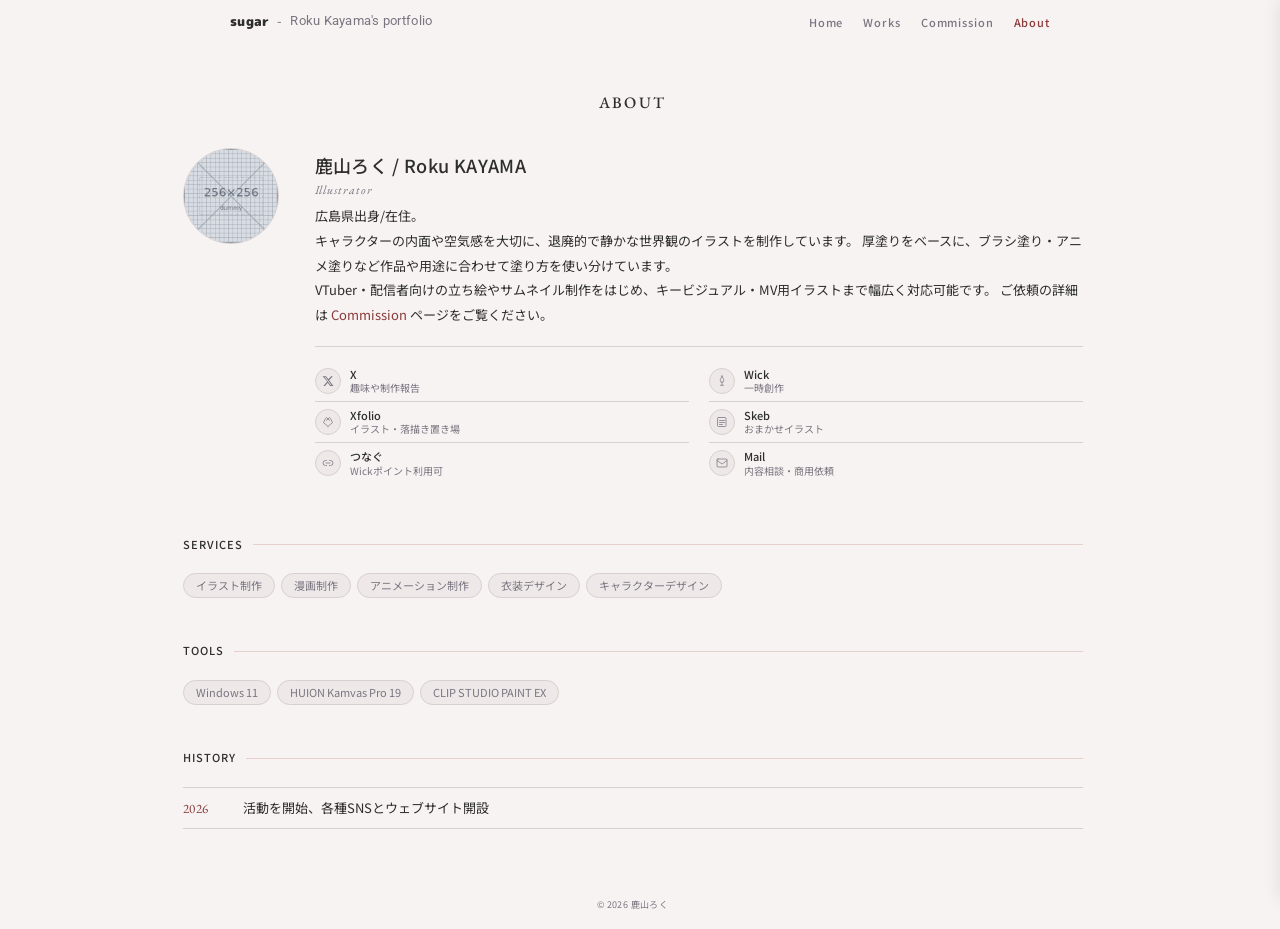
==== commit 775a4e1d: "summary" ====
--- a/about.html
+++ b/about.html
@@ -84,33 +84,76 @@
           <p class="about-role">Illustrator</p>
           <p class="about-text">
             広島県出身/在住。<br>
-            キャラクターの内面や空気感を大切に、どこか退廃的で静かな世界観のイラストを制作しています。
-            厚塗りをベースに、ブラシ塗り・アニメ塗りなど作品や用途に合わせて塗り方を使い分けています。
-          </p>
-          <p class="about-text">
-            VTuber・配信者向けの立ち絵やサムネイル制作をはじめ、
-            キービジュアル・MV用イラストまで幅広く対応可能です。
+            キャラクターの内面や空気感を大切に、退廃的で静かな世界観のイラストを制作しています。
+            厚塗りをベースに、ブラシ塗り・アニメ塗りなど作品や用途に合わせて塗り方を使い分けています。<br>
+            VTuber・配信者向けの立ち絵やサムネイル制作をはじめ、キービジュアル・MV用イラストまで幅広く対応可能です。
             ご依頼の詳細は <a href="commission.html">Commission</a> ページをご覧ください。
           </p>
-          <p class="about-text">
-            ご連絡先：69kayama@gmail.com
-          </p>
-        </div>
-      </section>
-
-      <!-- 外部リンク -->
-      <section class="about-section">
-        <div class="section-header">
-          <span class="section-label">LINKS</span>
-          <span class="section-line"></span>
-        </div>
-        <ul class="about-software">
-          <li>X　更新・制作報告</li>
-          <li>Wick　一時創作・日常</li>
-          <li>Xfolio　イラスト・落描きまとめ</li>
-          <li>Skeb　おまかせイラスト制作</li>
-          <li>つなぐ　Wickポイント使用で手数料0</li>
-        </ul>
+
+          <div class="about-links">
+            <!-- X -->
+            <a href="https://x.com/69kayama" class="about-link-item about-link-item--x" target="_blank" rel="noopener noreferrer">
+              <span class="about-link-icon">
+                <svg viewBox="0 0 24 24" aria-hidden="true"><path d="M18.244 2.25h3.308l-7.227 8.26 8.502 11.24H16.17l-4.714-6.231-5.401 6.231H2.747l7.73-8.835L1.254 2.25H8.08l4.713 6.068 5.45-6.068zm-1.161 17.52h1.833L7.084 4.126H5.117z"/></svg>
+              </span>
+              <span class="about-link-body">
+                <span class="about-link-name">X</span>
+                <span class="about-link-desc">趣味や制作報告</span>
+              </span>
+            </a>
+            <!-- Wick -->
+            <a href="https://wick-share.com/sns/share/39kHZdvz" class="about-link-item" target="_blank" rel="noopener noreferrer">
+              <span class="about-link-icon">
+                <svg viewBox="0 0 24 24" aria-hidden="true"><path d="M12 2C10.5 5.5 8.5 8.5 8.5 11a3.5 3.5 0 0 0 7 0c0-2.5-2-5.5-3.5-9z"/><line x1="12" y1="14.5" x2="12" y2="19.5"/><line x1="9" y1="20.5" x2="15" y2="20.5"/></svg>
+              </span>
+              <span class="about-link-body">
+                <span class="about-link-name">Wick</span>
+                <span class="about-link-desc">一時創作</span>
+              </span>
+            </a>
+            <!-- Xfolio -->
+            <a href="https://xfolio.jp/portfolio/69kayama" class="about-link-item" target="_blank" rel="noopener noreferrer">
+              <span class="about-link-icon">
+                <svg viewBox="0 0 24 24" aria-hidden="true"><path d="M12 21 L3 13 L6 7 L9 3 L15 9"/><path d="M12 21 L21 13 L18 7 L15 3 L9 9"/></svg>
+              </span>
+              <span class="about-link-body">
+                <span class="about-link-name">Xfolio</span>
+                <span class="about-link-desc">イラスト・落描き置き場</span>
+              </span>
+            </a>
+            <!-- Skeb -->
+            <a href="https://skeb.jp/@69kayama" class="about-link-item" target="_blank" rel="noopener noreferrer">
+              <span class="about-link-icon">
+                <svg viewBox="0 0 24 24" aria-hidden="true"><rect x="3" y="3" width="17" height="18" rx="2"/><line x1="7" y1="9" x2="17" y2="9"/><line x1="7" y1="13" x2="17" y2="13"/><line x1="7" y1="17" x2="13" y2="17"/></svg>
+              </span>
+              <span class="about-link-body">
+                <span class="about-link-name">Skeb</span>
+                <span class="about-link-desc">おまかせイラスト</span>
+              </span>
+            </a>
+            <!-- つなぐ -->
+            <a href="#" class="about-link-item" target="_blank" rel="noopener noreferrer">
+              <span class="about-link-icon">
+                <svg viewBox="0 0 24 24" aria-hidden="true"><path d="M9 17H7a5 5 0 0 1 0-10h2"/><path d="M15 7h2a5 5 0 0 1 0 10h-2"/><line x1="8" y1="12" x2="16" y2="12"/></svg>
+              </span>
+              <span class="about-link-body">
+                <span class="about-link-name">つなぐ</span>
+                <span class="about-link-desc">Wickポイント利用可</span>
+              </span>
+            </a>
+            <!-- Mail -->
+            <a href="mailto:69kayama@gmail.com" class="about-link-item">
+              <span class="about-link-icon">
+                <svg viewBox="0 0 24 24" aria-hidden="true"><rect x="2" y="4" width="20" height="16" rx="2"/><path d="M2 7l10 7 10-7"/></svg>
+              </span>
+              <span class="about-link-body">
+                <span class="about-link-name">Mail</span>
+                <span class="about-link-desc">内容相談・商用依頼</span>
+              </span>
+            </a>
+          </div>
+
+        </div>
       </section>
 
       <!-- できること -->
@@ -123,6 +166,7 @@
           <li>イラスト制作</li>
           <li>漫画制作</li>
           <li>アニメーション制作</li>
+          <li>衣装デザイン</li>
           <li>キャラクターデザイン</li>
         </ul>
       </section>
@@ -137,7 +181,7 @@
           <li>Windows 11</li>
           <li>HUION Kamvas Pro 19</li>
           <li>CLIP STUDIO PAINT EX</li>
-          <li>Spine</li>
+          <!-- <li>Spine</li> いったん非表示 -->
         </ul>
       </section>
 
@@ -166,33 +210,27 @@
       <div class="widget-sns">
         <a href="https://x.com/69kayama" class="sns-icon sns-icon--x" target="_blank" rel="noopener noreferrer" aria-label="X">
           <svg viewBox="0 0 24 24" aria-hidden="true"><path d="M18.244 2.25h3.308l-7.227 8.26 8.502 11.24H16.17l-4.714-6.231-5.401 6.231H2.747l7.73-8.835L1.254 2.25H8.08l4.713 6.068 5.45-6.068zm-1.161 17.52h1.833L7.084 4.126H5.117z"/></svg>
-          <span class="tooltip">趣味・制作報告</span>
-          <span class="sns-mobile-label"><span class="sns-site-name">X</span><span class="sns-site-desc">趣味・制作報告</span></span>
+          <span class="tooltip">X</span>
         </a>
         <a href="https://wick-share.com/sns/share/39kHZdvz" class="sns-icon sns-icon--wick" target="_blank" rel="noopener noreferrer" aria-label="Wick">
           <svg viewBox="0 0 24 24" aria-hidden="true"><path d="M12 2C10.5 5.5 8.5 8.5 8.5 11a3.5 3.5 0 0 0 7 0c0-2.5-2-5.5-3.5-9z"/><line x1="12" y1="14.5" x2="12" y2="19.5"/><line x1="9" y1="20.5" x2="15" y2="20.5"/></svg>
-          <span class="tooltip">一時創作</span>
-          <span class="sns-mobile-label"><span class="sns-site-name">Wick</span><span class="sns-site-desc">一時創作</span></span>
+          <span class="tooltip">Wick</span>
         </a>
         <a href="https://xfolio.jp/portfolio/69kayama" class="sns-icon sns-icon--xfolio" target="_blank" rel="noopener noreferrer" aria-label="Xfolio">
           <svg viewBox="0 0 24 24" aria-hidden="true"><path d="M12 21 L3 13 L6 7 L9 3 L15 9"/><path d="M12 21 L21 13 L18 7 L15 3 L9 9"/></svg>
-          <span class="tooltip">イラスト・落描き置き場</span>
-          <span class="sns-mobile-label"><span class="sns-site-name">Xfolio</span><span class="sns-site-desc">イラスト・落描き置き場</span></span>
+          <span class="tooltip">Xfolio</span>
         </a>
         <a href="https://skeb.jp/@69kayama" class="sns-icon" target="_blank" rel="noopener noreferrer" aria-label="Skeb">
           <svg viewBox="0 0 24 24" aria-hidden="true"><rect x="3" y="3" width="17" height="18" rx="2"/><line x1="7" y1="9" x2="17" y2="9"/><line x1="7" y1="13" x2="17" y2="13"/><line x1="7" y1="17" x2="13" y2="17"/></svg>
-          <span class="tooltip">おまかせイラスト</span>
-          <span class="sns-mobile-label"><span class="sns-site-name">Skeb</span><span class="sns-site-desc">おまかせイラスト</span></span>
+          <span class="tooltip">Skeb</span>
         </a>
         <a href="#" class="sns-icon sns-icon--tsunagu" target="_blank" rel="noopener noreferrer" aria-label="つなぐ">
           <svg viewBox="0 0 24 24" aria-hidden="true"><path d="M9 17H7a5 5 0 0 1 0-10h2"/><path d="M15 7h2a5 5 0 0 1 0 10h-2"/><line x1="8" y1="12" x2="16" y2="12"/></svg>
-          <span class="tooltip">Wickポイント可・手数料0</span>
-          <span class="sns-mobile-label"><span class="sns-site-name">つなぐ</span><span class="sns-site-desc">Wickポイント可・手数料0</span></span>
+          <span class="tooltip">つなぐ</span>
         </a>
         <a href="mailto:69kayama@gmail.com" class="sns-icon sns-icon--mail" aria-label="メール">
           <svg viewBox="0 0 24 24" aria-hidden="true"><rect x="2" y="4" width="20" height="16" rx="2"/><path d="M2 7l10 7 10-7"/></svg>
-          <span class="tooltip">内容相談・商用依頼</span>
-          <span class="sns-mobile-label"><span class="sns-site-name">Mail</span><span class="sns-site-desc">内容相談・商用依頼</span></span>
+          <span class="tooltip">メール</span>
         </a>
       </div>
     </aside>
--- a/css/style.css
+++ b/css/style.css
@@ -449,12 +449,6 @@
   display: none;
 }
 
-/* ---- Mobile nav SNS description ---- */
-.mobile-sns-desc {
-  font-size: 9px;
-  color: var(--color-text-sub);
-  letter-spacing: 0.02em;
-}
 
 /* ============================================================
    SECTION HEADER (タイトル＋横線)
--- a/css/about.css
+++ b/css/about.css
@@ -62,6 +62,74 @@
   margin-top: 10px;
 }
 
+/* ---- Links ---- */
+
+.about-links {
+  display: grid;
+  grid-template-columns: repeat(2, 1fr);
+  gap: 0 20px;
+  margin-top: 18px;
+  padding-top: 14px;
+  border-top: 0.5px solid var(--color-border);
+}
+
+.about-link-item {
+  display: flex;
+  align-items: center;
+  gap: 9px;
+  padding: 6px 0;
+  text-decoration: none;
+  color: inherit;
+  border-bottom: 0.5px solid var(--color-border);
+  text-align: left;
+}
+
+.about-link-item:nth-last-child(-n+2) {
+  border-bottom: none;
+}
+
+.about-link-icon {
+  width: 26px;
+  height: 26px;
+  background: var(--color-surface);
+  border: 0.5px solid var(--color-border);
+  border-radius: 50%;
+  display: flex;
+  align-items: center;
+  justify-content: center;
+  flex-shrink: 0;
+}
+
+.about-link-icon svg {
+  width: 12px;
+  height: 12px;
+  stroke: var(--color-text-sub);
+  fill: none;
+  stroke-width: 1.5;
+  stroke-linecap: round;
+  stroke-linejoin: round;
+}
+
+.about-link-item--x .about-link-icon svg {
+  fill: var(--color-text-sub);
+  stroke: none;
+}
+
+.about-link-name {
+  display: block;
+  font-size: 11px;
+  font-weight: 500;
+  color: var(--color-text);
+  line-height: 1.3;
+}
+
+.about-link-desc {
+  display: block;
+  font-size: 10px;
+  color: var(--color-text-sub);
+  line-height: 1.4;
+}
+
 /* ============================================================
    SECTIONS (SOFTWARE / HISTORY)
    ============================================================ */
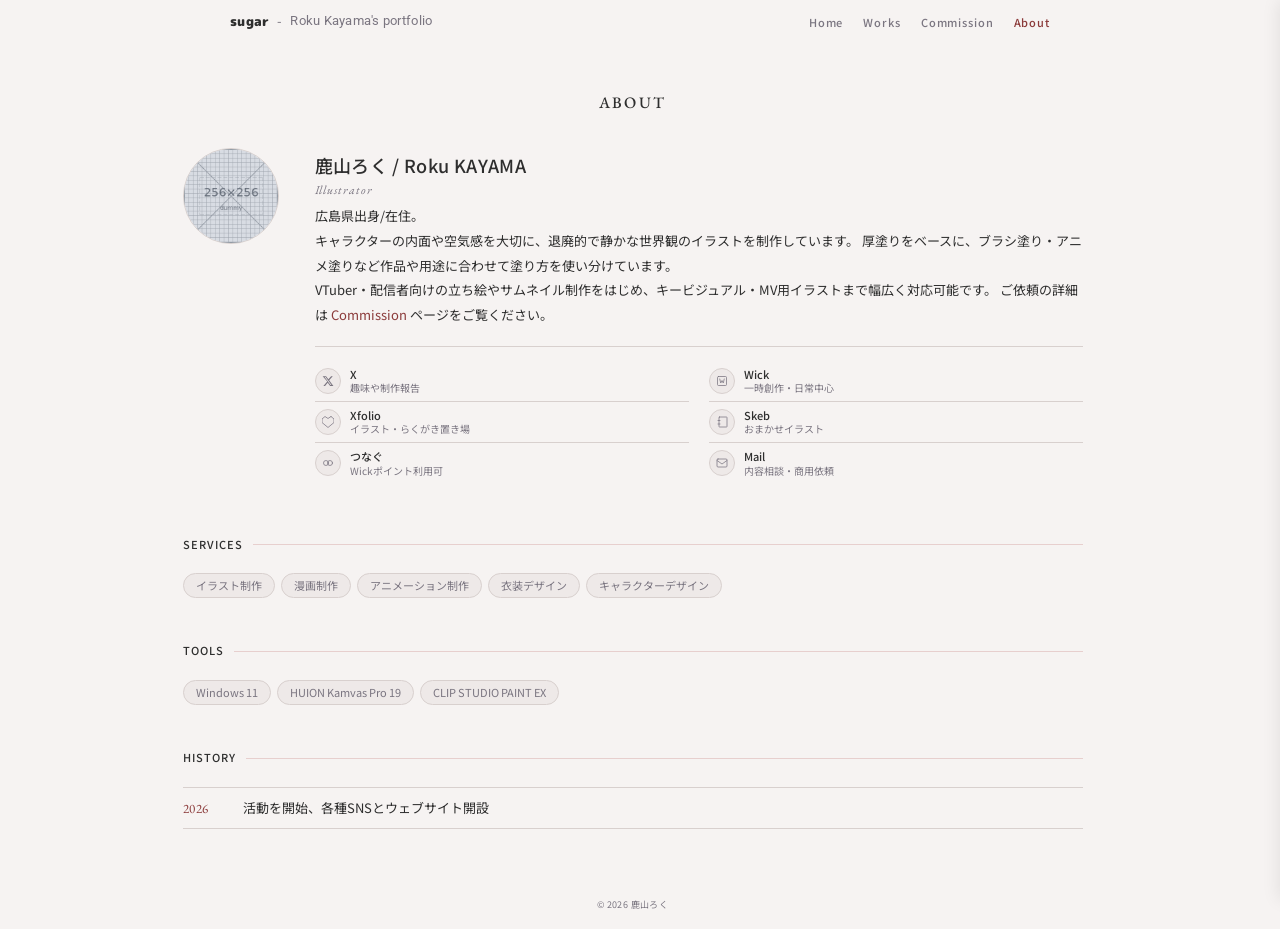
==== commit 964545a1: "summary" ====
--- a/about.html
+++ b/about.html
@@ -53,16 +53,16 @@
           <span class="mobile-sns-icon sns-icon--x"><svg viewBox="0 0 24 24" aria-hidden="true"><path d="M18.244 2.25h3.308l-7.227 8.26 8.502 11.24H16.17l-4.714-6.231-5.401 6.231H2.747l7.73-8.835L1.254 2.25H8.08l4.713 6.068 5.45-6.068zm-1.161 17.52h1.833L7.084 4.126H5.117z"/></svg></span>
         </a>
         <a href="https://wick-share.com/sns/share/39kHZdvz" class="mobile-sns-link" target="_blank" rel="noopener noreferrer" aria-label="Wick">
-          <span class="mobile-sns-icon"><svg viewBox="0 0 24 24" aria-hidden="true"><path d="M12 2C10.5 5.5 8.5 8.5 8.5 11a3.5 3.5 0 0 0 7 0c0-2.5-2-5.5-3.5-9z"/><line x1="12" y1="14.5" x2="12" y2="19.5"/><line x1="9" y1="20.5" x2="15" y2="20.5"/></svg></span>
+          <span class="mobile-sns-icon"><svg viewBox="0 0 24 24" aria-hidden="true"><rect x="3" y="3" width="18" height="18" rx="2"/><polyline points="7.5,8 9.5,16 12,11 14.5,16 16.5,8"/></svg></span>
         </a>
         <a href="https://xfolio.jp/portfolio/69kayama" class="mobile-sns-link" target="_blank" rel="noopener noreferrer" aria-label="Xfolio">
-          <span class="mobile-sns-icon"><svg viewBox="0 0 24 24" aria-hidden="true"><path d="M12 21 L3 13 L6 7 L9 3 L15 9"/><path d="M12 21 L21 13 L18 7 L15 3 L9 9"/></svg></span>
+          <span class="mobile-sns-icon"><svg viewBox="0 0 24 24" aria-hidden="true"><path d="M18 1l-6 4-6-4-6 5v7l12 10 12-10v-7l-6-5z"/></svg></span>
         </a>
         <a href="https://skeb.jp/@69kayama" class="mobile-sns-link" target="_blank" rel="noopener noreferrer" aria-label="Skeb">
-          <span class="mobile-sns-icon"><svg viewBox="0 0 24 24" aria-hidden="true"><rect x="3" y="3" width="17" height="18" rx="2"/><line x1="7" y1="9" x2="17" y2="9"/><line x1="7" y1="13" x2="17" y2="13"/><line x1="7" y1="17" x2="13" y2="17"/></svg></span>
+          <span class="mobile-sns-icon"><svg viewBox="0 0 24 24" aria-hidden="true"><rect x="6" y="2" width="16" height="20" rx="1"/><line x1="4" y1="9" x2="8" y2="9"/><line x1="4" y1="16" x2="8" y2="16"/></svg></span>
         </a>
         <a href="#" class="mobile-sns-link" target="_blank" rel="noopener noreferrer" aria-label="つなぐ">
-          <span class="mobile-sns-icon"><svg viewBox="0 0 24 24" aria-hidden="true"><path d="M9 17H7a5 5 0 0 1 0-10h2"/><path d="M15 7h2a5 5 0 0 1 0 10h-2"/><line x1="8" y1="12" x2="16" y2="12"/></svg></span>
+          <span class="mobile-sns-icon"><svg viewBox="0 0 24 24" aria-hidden="true"><circle cx="8" cy="12" r="5"/><circle cx="16" cy="12" r="5"/></svg></span>
         </a>
         <a href="mailto:69kayama@gmail.com" class="mobile-sns-link" aria-label="メール">
           <span class="mobile-sns-icon"><svg viewBox="0 0 24 24" aria-hidden="true"><rect x="2" y="4" width="20" height="16" rx="2"/><path d="M2 7l10 7 10-7"/></svg></span>
@@ -104,27 +104,27 @@
             <!-- Wick -->
             <a href="https://wick-share.com/sns/share/39kHZdvz" class="about-link-item" target="_blank" rel="noopener noreferrer">
               <span class="about-link-icon">
-                <svg viewBox="0 0 24 24" aria-hidden="true"><path d="M12 2C10.5 5.5 8.5 8.5 8.5 11a3.5 3.5 0 0 0 7 0c0-2.5-2-5.5-3.5-9z"/><line x1="12" y1="14.5" x2="12" y2="19.5"/><line x1="9" y1="20.5" x2="15" y2="20.5"/></svg>
+                <svg viewBox="0 0 24 24" aria-hidden="true"><rect x="3" y="3" width="18" height="18" rx="2"/><polyline points="7.5,8 9.5,16 12,11 14.5,16 16.5,8"/></svg>
               </span>
               <span class="about-link-body">
                 <span class="about-link-name">Wick</span>
-                <span class="about-link-desc">一時創作</span>
+                <span class="about-link-desc">一時創作・日常中心</span>
               </span>
             </a>
             <!-- Xfolio -->
             <a href="https://xfolio.jp/portfolio/69kayama" class="about-link-item" target="_blank" rel="noopener noreferrer">
               <span class="about-link-icon">
-                <svg viewBox="0 0 24 24" aria-hidden="true"><path d="M12 21 L3 13 L6 7 L9 3 L15 9"/><path d="M12 21 L21 13 L18 7 L15 3 L9 9"/></svg>
+                <svg viewBox="0 0 24 24" aria-hidden="true"><path d="M18 1l-6 4-6-4-6 5v7l12 10 12-10v-7l-6-5z"/></svg>
               </span>
               <span class="about-link-body">
                 <span class="about-link-name">Xfolio</span>
-                <span class="about-link-desc">イラスト・落描き置き場</span>
+                <span class="about-link-desc">イラスト・らくがき置き場</span>
               </span>
             </a>
             <!-- Skeb -->
             <a href="https://skeb.jp/@69kayama" class="about-link-item" target="_blank" rel="noopener noreferrer">
               <span class="about-link-icon">
-                <svg viewBox="0 0 24 24" aria-hidden="true"><rect x="3" y="3" width="17" height="18" rx="2"/><line x1="7" y1="9" x2="17" y2="9"/><line x1="7" y1="13" x2="17" y2="13"/><line x1="7" y1="17" x2="13" y2="17"/></svg>
+                <svg viewBox="0 0 24 24" aria-hidden="true"><rect x="6" y="2" width="16" height="20" rx="1"/><line x1="4" y1="9" x2="8" y2="9"/><line x1="4" y1="16" x2="8" y2="16"/></svg>
               </span>
               <span class="about-link-body">
                 <span class="about-link-name">Skeb</span>
@@ -134,7 +134,7 @@
             <!-- つなぐ -->
             <a href="#" class="about-link-item" target="_blank" rel="noopener noreferrer">
               <span class="about-link-icon">
-                <svg viewBox="0 0 24 24" aria-hidden="true"><path d="M9 17H7a5 5 0 0 1 0-10h2"/><path d="M15 7h2a5 5 0 0 1 0 10h-2"/><line x1="8" y1="12" x2="16" y2="12"/></svg>
+                <svg viewBox="0 0 24 24" aria-hidden="true"><circle cx="8" cy="12" r="5"/><circle cx="16" cy="12" r="5"/></svg>
               </span>
               <span class="about-link-body">
                 <span class="about-link-name">つなぐ</span>
@@ -213,19 +213,19 @@
           <span class="tooltip">X</span>
         </a>
         <a href="https://wick-share.com/sns/share/39kHZdvz" class="sns-icon sns-icon--wick" target="_blank" rel="noopener noreferrer" aria-label="Wick">
-          <svg viewBox="0 0 24 24" aria-hidden="true"><path d="M12 2C10.5 5.5 8.5 8.5 8.5 11a3.5 3.5 0 0 0 7 0c0-2.5-2-5.5-3.5-9z"/><line x1="12" y1="14.5" x2="12" y2="19.5"/><line x1="9" y1="20.5" x2="15" y2="20.5"/></svg>
+          <svg viewBox="0 0 24 24" aria-hidden="true"><rect x="3" y="3" width="18" height="18" rx="2"/><polyline points="7.5,8 9.5,16 12,11 14.5,16 16.5,8"/></svg>
           <span class="tooltip">Wick</span>
         </a>
         <a href="https://xfolio.jp/portfolio/69kayama" class="sns-icon sns-icon--xfolio" target="_blank" rel="noopener noreferrer" aria-label="Xfolio">
-          <svg viewBox="0 0 24 24" aria-hidden="true"><path d="M12 21 L3 13 L6 7 L9 3 L15 9"/><path d="M12 21 L21 13 L18 7 L15 3 L9 9"/></svg>
+          <svg viewBox="0 0 24 24" aria-hidden="true"><path d="M18 1l-6 4-6-4-6 5v7l12 10 12-10v-7l-6-5z"/></svg>
           <span class="tooltip">Xfolio</span>
         </a>
         <a href="https://skeb.jp/@69kayama" class="sns-icon" target="_blank" rel="noopener noreferrer" aria-label="Skeb">
-          <svg viewBox="0 0 24 24" aria-hidden="true"><rect x="3" y="3" width="17" height="18" rx="2"/><line x1="7" y1="9" x2="17" y2="9"/><line x1="7" y1="13" x2="17" y2="13"/><line x1="7" y1="17" x2="13" y2="17"/></svg>
+          <svg viewBox="0 0 24 24" aria-hidden="true"><rect x="6" y="2" width="16" height="20" rx="1"/><line x1="4" y1="9" x2="8" y2="9"/><line x1="4" y1="16" x2="8" y2="16"/></svg>
           <span class="tooltip">Skeb</span>
         </a>
         <a href="#" class="sns-icon sns-icon--tsunagu" target="_blank" rel="noopener noreferrer" aria-label="つなぐ">
-          <svg viewBox="0 0 24 24" aria-hidden="true"><path d="M9 17H7a5 5 0 0 1 0-10h2"/><path d="M15 7h2a5 5 0 0 1 0 10h-2"/><line x1="8" y1="12" x2="16" y2="12"/></svg>
+          <svg viewBox="0 0 24 24" aria-hidden="true"><circle cx="8" cy="12" r="5"/><circle cx="16" cy="12" r="5"/></svg>
           <span class="tooltip">つなぐ</span>
         </a>
         <a href="mailto:69kayama@gmail.com" class="sns-icon sns-icon--mail" aria-label="メール">
--- a/css/style.css
+++ b/css/style.css
@@ -408,18 +408,31 @@
 
 /* X公式ロゴはfill描画 */
 .sns-icon--x svg {
+  width: 16px;
+  height: 16px;
   fill: var(--color-accent);
   stroke: none;
 }
 
+.sns-icon--wick svg {
+  width: 16px;
+  height: 16px;
+}
+
 .sns-icon--xfolio svg {
-  width: 18px;
-  height: 18px;
+  width: 14px;
+  height: 14px;
+  stroke-width: 2.0;
+}
+
+.sns-icon--skeb svg {
+  width: 15px;
+  height: 14px;
 }
 
 .sns-icon--mail svg {
-  width: 17px;
-  height: 17px;
+  width: 14px;
+  height: 14px;
 }
 
 /* ---- Tooltip ---- */
--- a/css/about.css
+++ b/css/about.css
@@ -220,6 +220,10 @@
     padding-top: 0;
   }
 
+  .about-text {
+    text-align: left;
+  }
+
   .about-software {
     justify-content: center;
   }
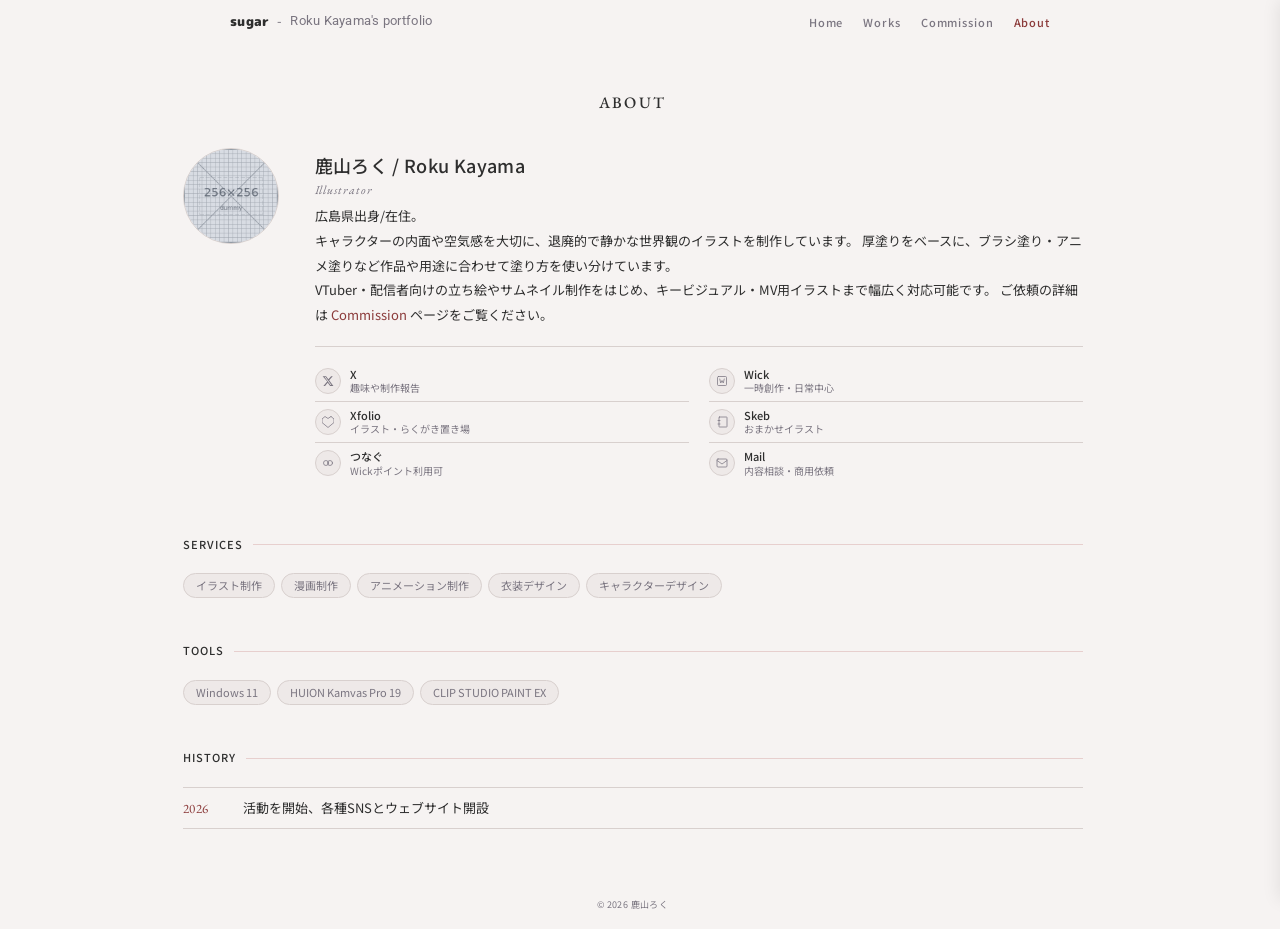
==== commit ad3888e2: "summary" ====
--- a/about.html
+++ b/about.html
@@ -80,7 +80,7 @@
       <section class="about-profile">
         <img src="assets/avatar.png" alt="プロフィール画像" class="about-avatar">
         <div class="about-bio">
-          <h2 class="about-name">鹿山ろく / Roku KAYAMA</h2>
+          <h2 class="about-name">鹿山ろく / Roku Kayama</h2>
           <p class="about-role">Illustrator</p>
           <p class="about-text">
             広島県出身/在住。<br>
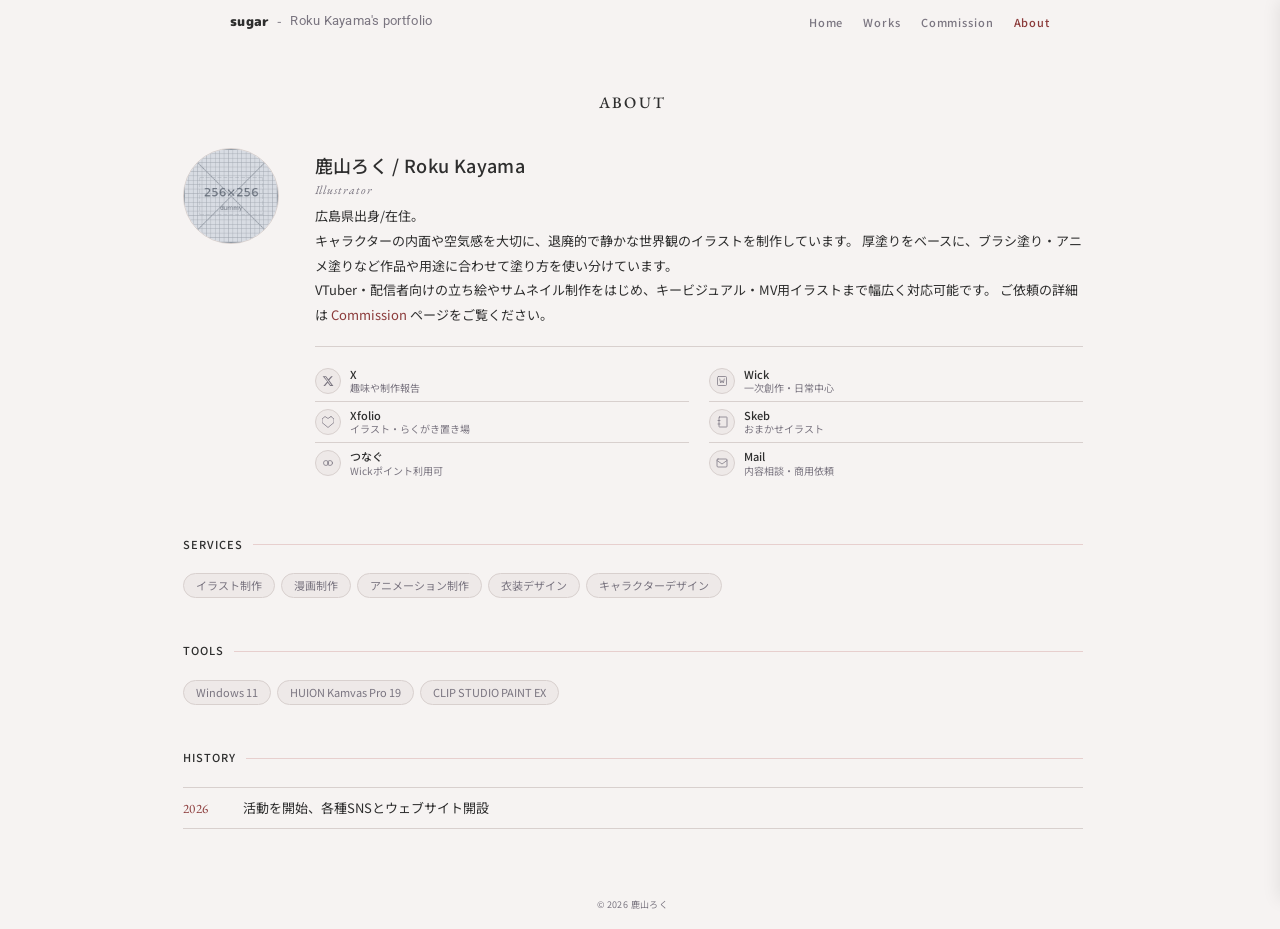
==== commit bfdd6ea6: "summary" ====
--- a/about.html
+++ b/about.html
@@ -3,6 +3,16 @@
 <head>
   <meta charset="UTF-8">
   <meta name="viewport" content="width=device-width, initial-scale=1.0">
+  <meta name="description" content="イラストレーター鹿山ろく（Roku Kayama）のプロフィール。制作スタイルや得意な表現、対応可能な制作内容についてご紹介しています。">
+  <meta property="og:type" content="website">
+  <meta property="og:title" content="About | 鹿山ろく / Roku Kayama[sugar]">
+  <meta property="og:description" content="イラストレーター鹿山ろくのプロフィール。広島出身、退廃的で静かな世界観のキャラクターイラストを制作しています。">
+  <meta property="og:url" content="https://rokukayama.pages.dev/about">
+  <meta property="og:image" content="https://rokukayama.pages.dev/assets/ogp.png">
+  <meta name="twitter:card" content="summary_large_image">
+  <meta name="twitter:title" content="About | 鹿山ろく / Roku Kayama[sugar]">
+  <meta name="twitter:description" content="広島出身のイラストレーター。退廃的で静かな世界観のキャラクターイラストを制作しています。">
+  <meta name="twitter:image" content="https://rokukayama.pages.dev/assets/ogp.png">
   <title>About — sugar</title>
   <link rel="stylesheet" href="css/style.css">
   <link rel="stylesheet" href="css/about.css">
@@ -61,7 +71,7 @@
         <a href="https://skeb.jp/@69kayama" class="mobile-sns-link" target="_blank" rel="noopener noreferrer" aria-label="Skeb">
           <span class="mobile-sns-icon"><svg viewBox="0 0 24 24" aria-hidden="true"><rect x="6" y="2" width="16" height="20" rx="1"/><line x1="4" y1="9" x2="8" y2="9"/><line x1="4" y1="16" x2="8" y2="16"/></svg></span>
         </a>
-        <a href="#" class="mobile-sns-link" target="_blank" rel="noopener noreferrer" aria-label="つなぐ">
+        <a href="https://tsunagu.cloud/users/69kayama" class="mobile-sns-link" target="_blank" rel="noopener noreferrer" aria-label="つなぐ">
           <span class="mobile-sns-icon"><svg viewBox="0 0 24 24" aria-hidden="true"><circle cx="8" cy="12" r="5"/><circle cx="16" cy="12" r="5"/></svg></span>
         </a>
         <a href="mailto:69kayama@gmail.com" class="mobile-sns-link" aria-label="メール">
@@ -108,7 +118,7 @@
               </span>
               <span class="about-link-body">
                 <span class="about-link-name">Wick</span>
-                <span class="about-link-desc">一時創作・日常中心</span>
+                <span class="about-link-desc">一次創作・日常中心</span>
               </span>
             </a>
             <!-- Xfolio -->
@@ -132,7 +142,7 @@
               </span>
             </a>
             <!-- つなぐ -->
-            <a href="#" class="about-link-item" target="_blank" rel="noopener noreferrer">
+            <a href="https://tsunagu.cloud/users/69kayama" class="about-link-item" target="_blank" rel="noopener noreferrer">
               <span class="about-link-icon">
                 <svg viewBox="0 0 24 24" aria-hidden="true"><circle cx="8" cy="12" r="5"/><circle cx="16" cy="12" r="5"/></svg>
               </span>
@@ -220,11 +230,11 @@
           <svg viewBox="0 0 24 24" aria-hidden="true"><path d="M18 1l-6 4-6-4-6 5v7l12 10 12-10v-7l-6-5z"/></svg>
           <span class="tooltip">Xfolio</span>
         </a>
-        <a href="https://skeb.jp/@69kayama" class="sns-icon" target="_blank" rel="noopener noreferrer" aria-label="Skeb">
+        <a href="https://skeb.jp/@69kayama" class="sns-icon sns-icon--skeb" target="_blank" rel="noopener noreferrer" aria-label="Skeb">
           <svg viewBox="0 0 24 24" aria-hidden="true"><rect x="6" y="2" width="16" height="20" rx="1"/><line x1="4" y1="9" x2="8" y2="9"/><line x1="4" y1="16" x2="8" y2="16"/></svg>
           <span class="tooltip">Skeb</span>
         </a>
-        <a href="#" class="sns-icon sns-icon--tsunagu" target="_blank" rel="noopener noreferrer" aria-label="つなぐ">
+        <a href="https://tsunagu.cloud/users/69kayama" class="sns-icon sns-icon--tsunagu" target="_blank" rel="noopener noreferrer" aria-label="つなぐ">
           <svg viewBox="0 0 24 24" aria-hidden="true"><circle cx="8" cy="12" r="5"/><circle cx="16" cy="12" r="5"/></svg>
           <span class="tooltip">つなぐ</span>
         </a>
